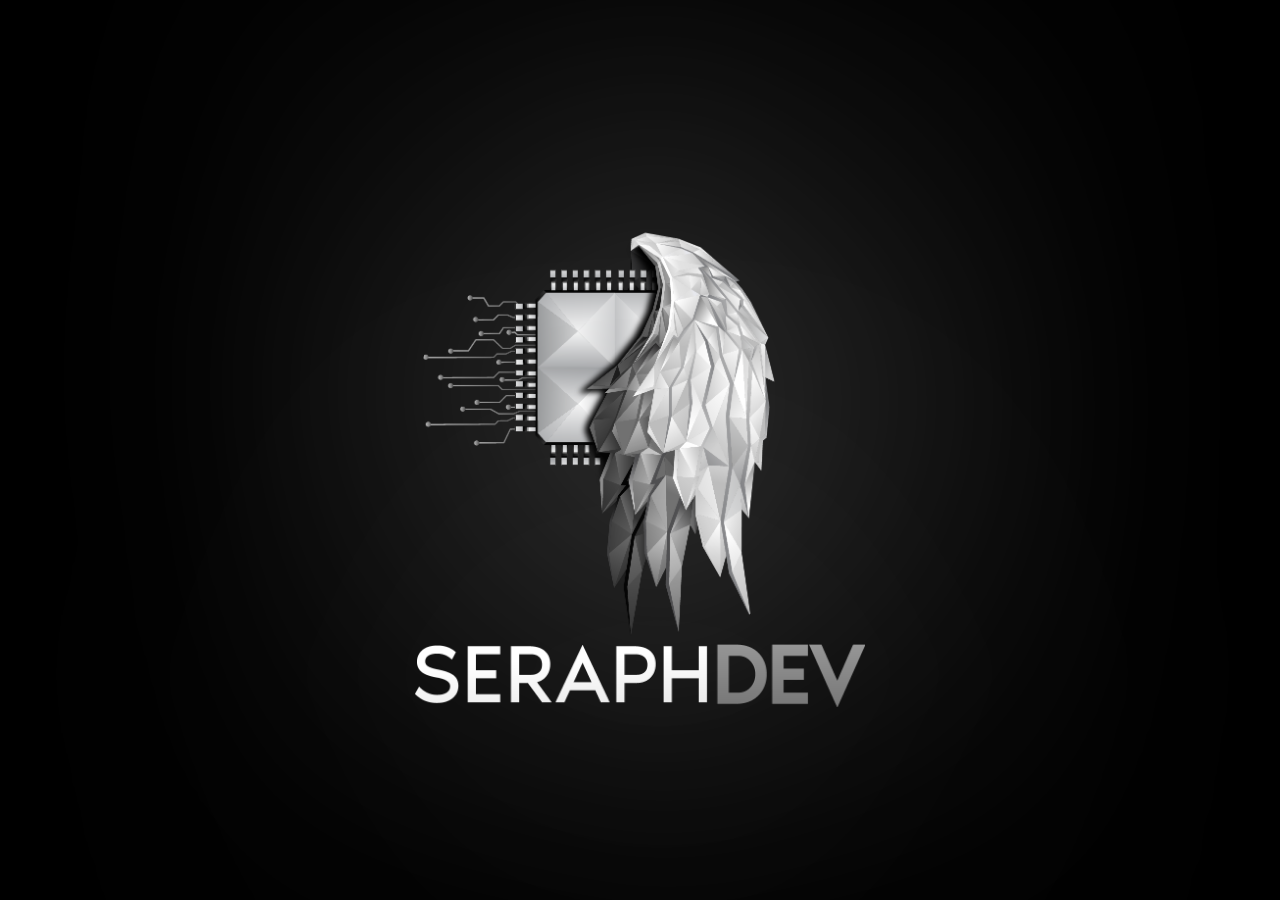
==== index.html @ 22265a75 "init commit" ====
<!DOCTYPE html>
<html lang="en">
<head>
  <meta charset="UTF-8">
  <meta http-equiv="X-UA-Compatible" content="IE=edge">
  <meta name="viewport" content="width=device-width, initial-scale=1.0">
  <link rel="stylesheet" href="style.css">
  <title>SeraphDev</title>
</head>
<body>
  <div id="main">
    <img src="./img/SeraphDevLogo.png" alt="Seraph Dev Logo" class="logo">
    <img src="./img/SeraphDevText.png" alt="Seraph Dev Logo" class="text">
  </div>
</body>
</html>
---- style.css ----
*{
  margin: 0;
  padding: 0;
  box-sizing: border-box;
}
#main{
  min-height: 100vh;
  display: flex;
  flex-direction: column;
  justify-content: center;
  align-items: center;
  background-color: black;
  background-image: url("./img/hixs-evolution.png");
}
.logo{
  border-radius: 50%;
  width: 50vmin;
  height: 50vmin;
  -webkit-filter: drop-shadow(0 0 20vmin silver);
  filter: drop-shadow(0 0 20vmin silver);
}
.text{
  width: 50vmin;
  height: auto;
  -webkit-filter: drop-shadow(0 0 20vmin silver);
  filter: drop-shadow(0 0 20vmin silver);
}
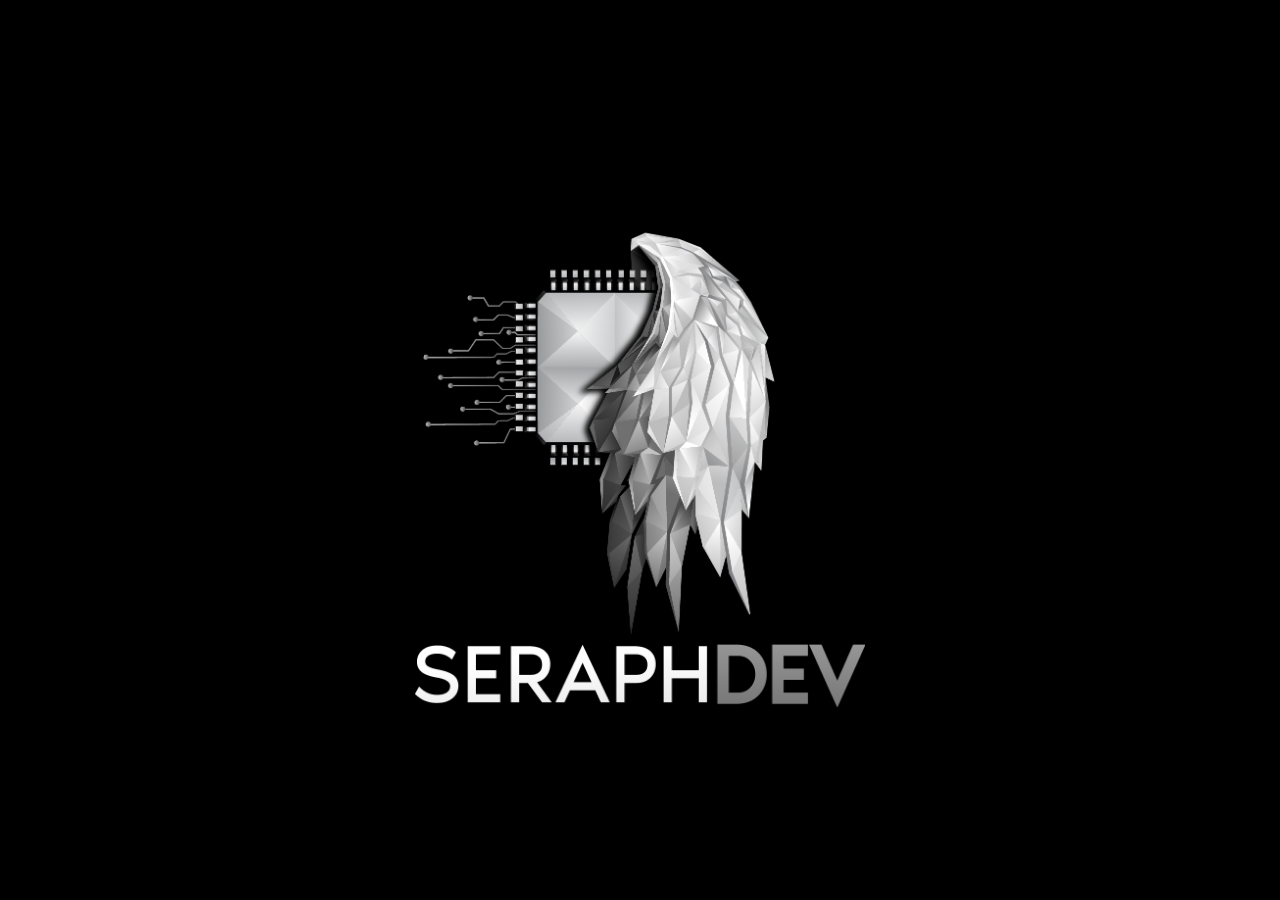
==== commit 16923cf2: "started work on auto linking projects" ====
--- a/index.html
+++ b/index.html
@@ -5,12 +5,15 @@
   <meta http-equiv="X-UA-Compatible" content="IE=edge">
   <meta name="viewport" content="width=device-width, initial-scale=1.0">
   <link rel="stylesheet" href="style.css">
+  <!-- <script src="./functions.js" defer></script> -->
   <title>SeraphDev</title>
 </head>
 <body>
   <div id="main">
-    <img src="./img/SeraphDevLogo.png" alt="Seraph Dev Logo" class="logo">
-    <img src="./img/SeraphDevText.png" alt="Seraph Dev Logo" class="text">
+    <div id="logoBox">
+      <img src="./img/SeraphDevLogo.png" alt="Seraph Dev Logo" class="logo">
+      <img src="./img/SeraphDevText.png" alt="Seraph Dev Logo" class="text">
+    </div>
   </div>
 </body>
 </html>
--- a/style.css
+++ b/style.css
@@ -7,21 +7,92 @@
   min-height: 100vh;
   display: flex;
   flex-direction: column;
-  justify-content: center;
+  justify-content: space-evenly;
   align-items: center;
   background-color: black;
   background-image: url("./img/hixs-evolution.png");
 }
+#logoBox{
+  display: flex;
+  flex-direction: column;
+  justify-content: center;
+  align-items: center;
+}
+img{
+  transition: width 1.5s;
+}
 .logo{
   border-radius: 50%;
   width: 50vmin;
-  height: 50vmin;
-  -webkit-filter: drop-shadow(0 0 20vmin silver);
-  filter: drop-shadow(0 0 20vmin silver);
+  height: auto;
+  animation-duration: 2s;
+  animation-name: pulse;
+  animation-iteration-count: infinite;
+  animation-direction: alternate;
 }
 .text{
   width: 50vmin;
   height: auto;
-  -webkit-filter: drop-shadow(0 0 20vmin silver);
-  filter: drop-shadow(0 0 20vmin silver);
-}+  animation-duration: 2s;
+  animation-name: pulse;
+  animation-iteration-count: infinite;
+  animation-direction: alternate;
+}
+.top{
+  width:25vmin;
+}
+@keyframes pulse{
+  from{
+    -webkit-filter: drop-shadow(0 0 50px silver);
+    filter: drop-shadow(0 0 50px silver);
+  }
+
+  to{
+    -webkit-filter: drop-shadow(0 0 50px white);
+    filter: drop-shadow(0 0 50px white);
+  }
+}
+#projects{
+  width: 100%;
+  display: flex;
+  flex-direction: row;
+  justify-content: space-evenly;
+  height: 40vmin;
+}
+
+.project{
+  height: auto;
+  text-align: center;
+  background-color: silver;
+  border-radius: 10px;
+}
+.project img{
+  width: 40vmin;
+  border-radius: 10px 10px 0 0;
+}
+.projectFooter{
+  border-radius: 0 0 10px 10px;
+  background-color: slategray;
+
+}
+a, a:visited, a:active, a:hover{
+  text-decoration: none;
+  color: black;
+}
+.leftShift{
+  opacity: 0.4;
+  transform: perspective(800px) rotateY(-60deg) scale(0.8);
+}
+.rightShift{
+  opacity: 0.4;
+  transform: perspective(800px) rotateY(60deg) scale(0.8);
+}
+.rightShift:hover,.leftShift:hover{
+  opacity: 0.7;
+}
+.hidden{
+  display: none !important;
+}
+.projLink{
+  transition: all 1s;
+}
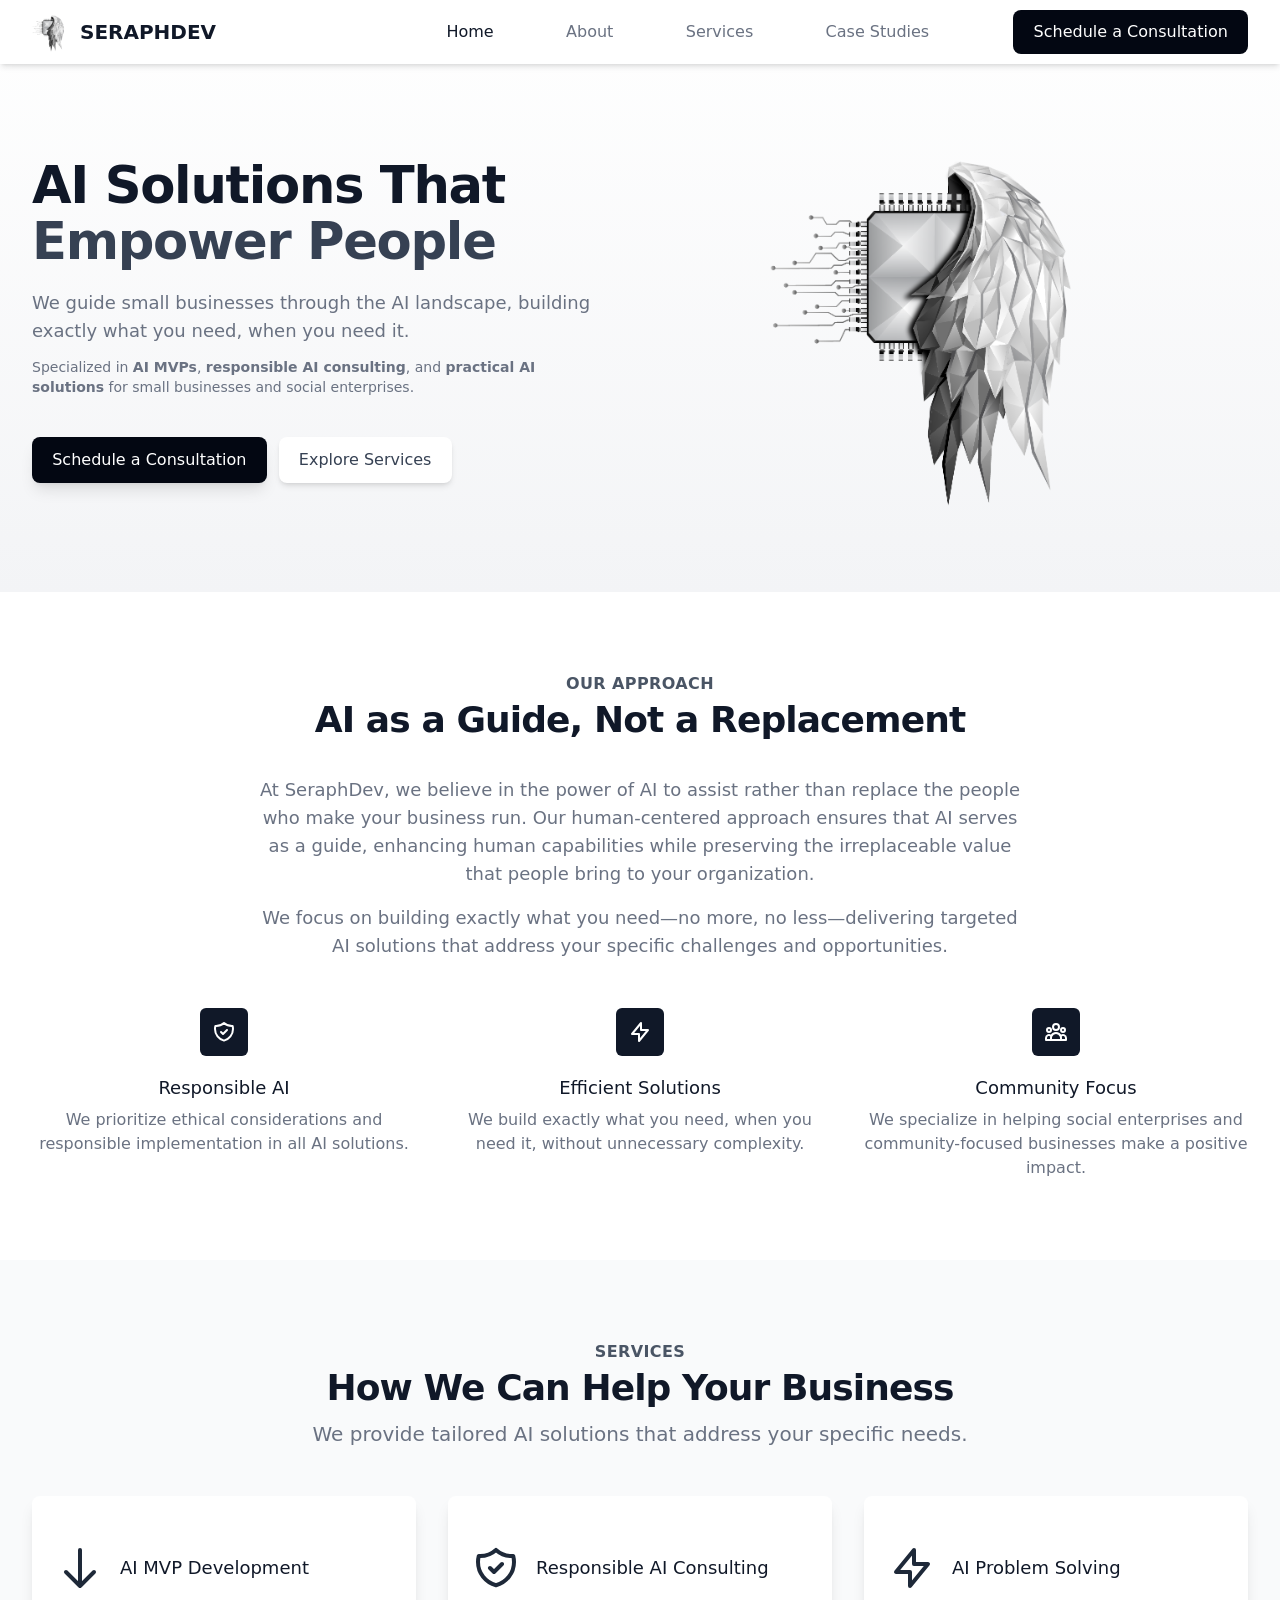
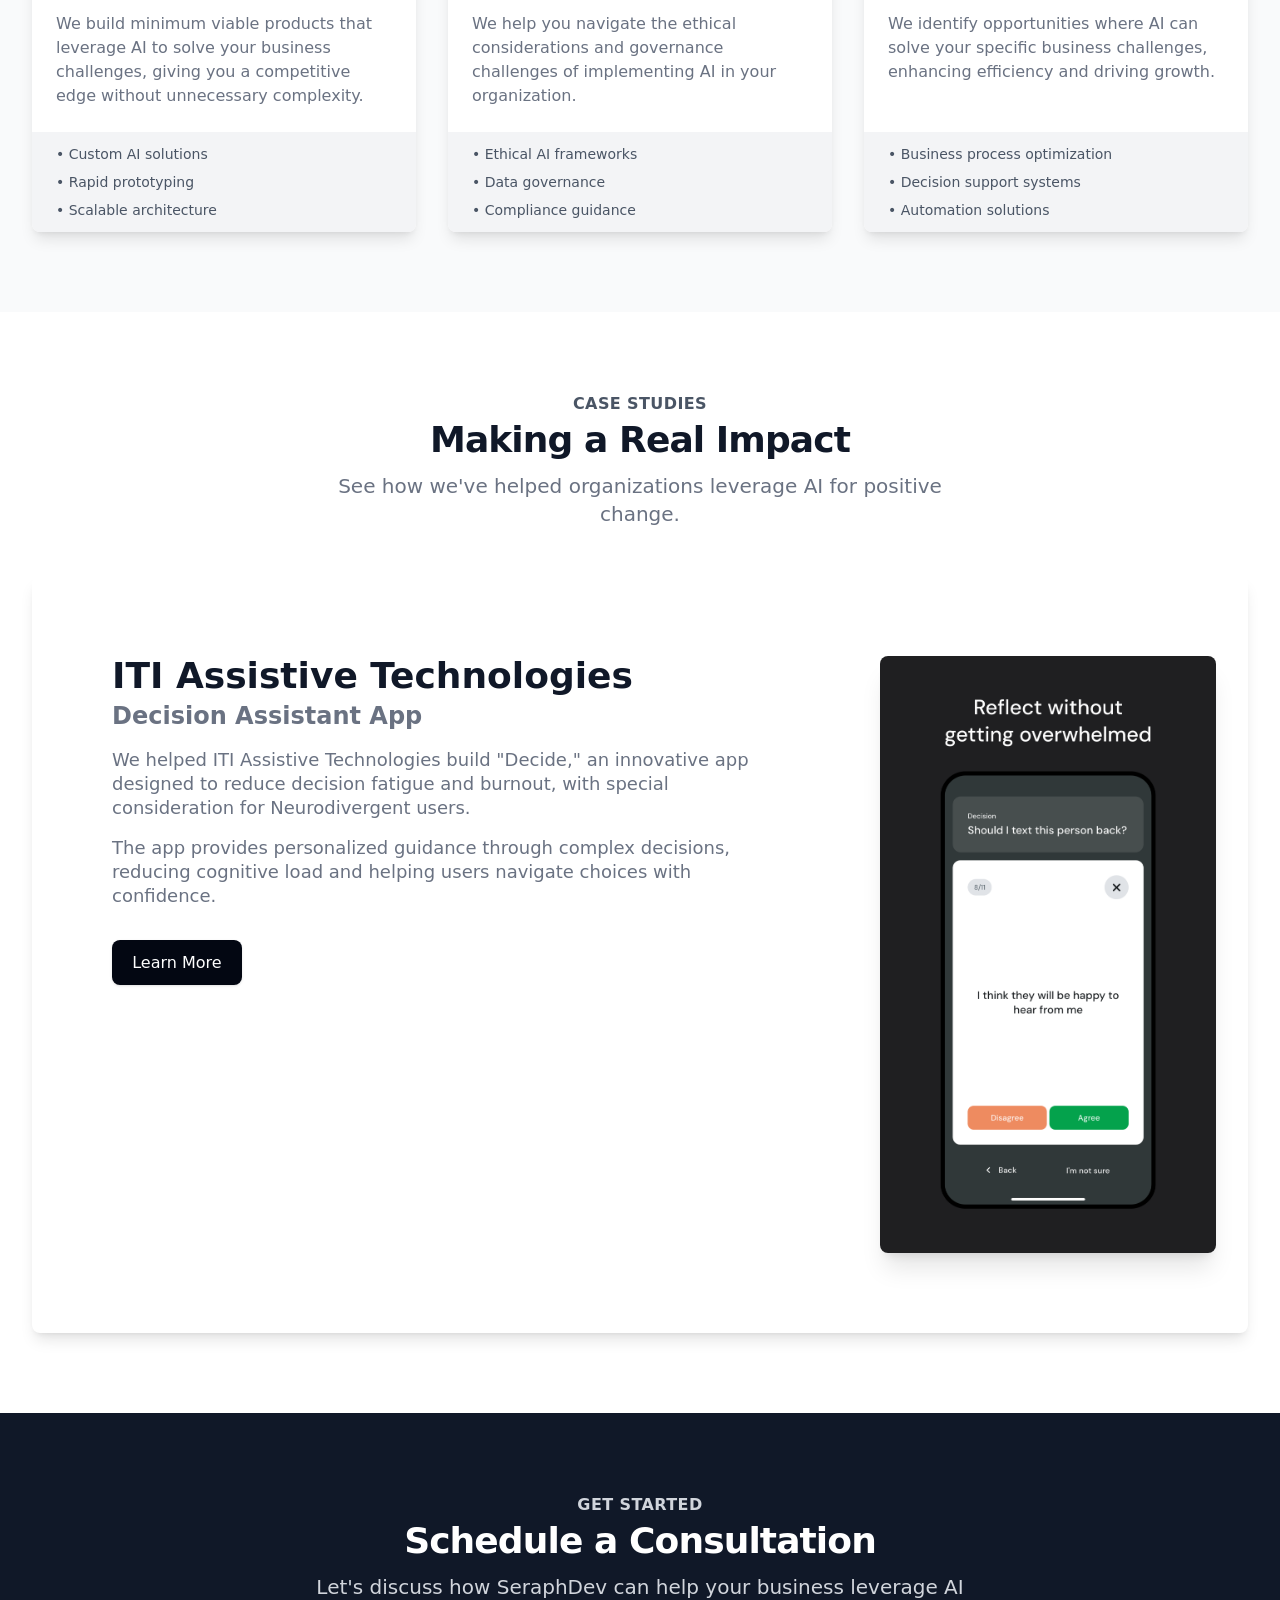
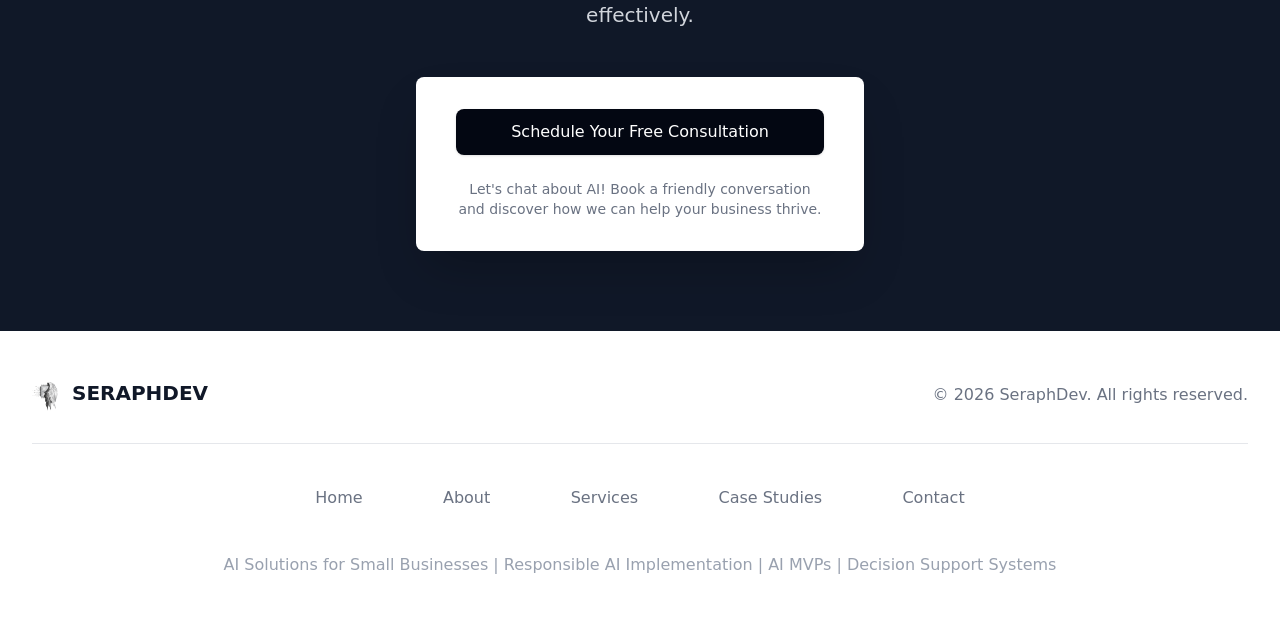
==== commit f821bf36: "update" ====
--- a/index.html
+++ b/index.html
@@ -1,19 +1,14 @@
-<!DOCTYPE html>
+<!doctype html>
 <html lang="en">
-<head>
-  <meta charset="UTF-8">
-  <meta http-equiv="X-UA-Compatible" content="IE=edge">
-  <meta name="viewport" content="width=device-width, initial-scale=1.0">
-  <link rel="stylesheet" href="style.css">
-  <!-- <script src="./functions.js" defer></script> -->
-  <title>SeraphDev</title>
-</head>
-<body>
-  <div id="main">
-    <div id="logoBox">
-      <img src="./img/SeraphDevLogo.png" alt="Seraph Dev Logo" class="logo">
-      <img src="./img/SeraphDevText.png" alt="Seraph Dev Logo" class="text">
-    </div>
-  </div>
-</body>
-</html>+  <head>
+    <meta charset="UTF-8" />
+    <link rel="icon" href="/SeraphDevLogo.png" />
+    <meta name="viewport" content="width=device-width, initial-scale=1.0" />
+    <title>SeraphDev | Human-Centered AI Solutions for Small Businesses | Custom AI Development & Consulting</title>
+    <script type="module" crossorigin src="/assets/index-ke6kdvSq.js"></script>
+    <link rel="stylesheet" crossorigin href="/assets/index-Dqg4LgeJ.css">
+  </head>
+  <body>
+    <div id="root" ></div>
+  </body>
+</html>
--- a/assets/index-Dqg4LgeJ.css
+++ b/assets/index-Dqg4LgeJ.css
@@ -0,0 +1 @@
+:root{font-family:system-ui,Avenir,Helvetica,Arial,sans-serif;line-height:1.5;font-weight:400;color-scheme:light dark;color:#ffffffde;background-color:#242424;font-synthesis:none;text-rendering:optimizeLegibility;-webkit-font-smoothing:antialiased;-moz-osx-font-smoothing:grayscale}a{font-weight:500;color:#646cff;text-decoration:inherit}a:hover{color:#535bf2}body{margin:0;display:flex;place-items:center;min-width:320px;min-height:100vh}h1{font-size:3.2em;line-height:1.1}button{border-radius:8px;border:1px solid transparent;padding:.6em 1.2em;font-size:1em;font-weight:500;font-family:inherit;background-color:#1a1a1a;cursor:pointer;transition:border-color .25s}button:hover{border-color:#646cff}button:focus,button:focus-visible{outline:4px auto -webkit-focus-ring-color}@media (prefers-color-scheme: light){:root{color:#213547;background-color:#fff}a:hover{color:#747bff}button{background-color:#f9f9f9}}/*! tailwindcss v4.1.4 | MIT License | https://tailwindcss.com */@layer properties{@supports (((-webkit-hyphens:none)) and (not (margin-trim:inline))) or ((-moz-orient:inline) and (not (color:rgb(from red r g b)))){*,:before,:after,::backdrop{--tw-space-y-reverse:0;--tw-space-x-reverse:0;--tw-border-style:solid;--tw-gradient-position:initial;--tw-gradient-from:#0000;--tw-gradient-via:#0000;--tw-gradient-to:#0000;--tw-gradient-stops:initial;--tw-gradient-via-stops:initial;--tw-gradient-from-position:0%;--tw-gradient-via-position:50%;--tw-gradient-to-position:100%;--tw-leading:initial;--tw-font-weight:initial;--tw-tracking:initial;--tw-shadow:0 0 #0000;--tw-shadow-color:initial;--tw-shadow-alpha:100%;--tw-inset-shadow:0 0 #0000;--tw-inset-shadow-color:initial;--tw-inset-shadow-alpha:100%;--tw-ring-color:initial;--tw-ring-shadow:0 0 #0000;--tw-inset-ring-color:initial;--tw-inset-ring-shadow:0 0 #0000;--tw-ring-inset:initial;--tw-ring-offset-width:0px;--tw-ring-offset-color:#fff;--tw-ring-offset-shadow:0 0 #0000;--tw-duration:initial}}}@layer theme{:root,:host{--font-sans:ui-sans-serif,system-ui,sans-serif,"Apple Color Emoji","Segoe UI Emoji","Segoe UI Symbol","Noto Color Emoji";--font-mono:ui-monospace,SFMono-Regular,Menlo,Monaco,Consolas,"Liberation Mono","Courier New",monospace;--color-gray-50:oklch(98.5% .002 247.839);--color-gray-100:oklch(96.7% .003 264.542);--color-gray-200:oklch(92.8% .006 264.531);--color-gray-300:oklch(87.2% .01 258.338);--color-gray-400:oklch(70.7% .022 261.325);--color-gray-500:oklch(55.1% .027 264.364);--color-gray-600:oklch(44.6% .03 256.802);--color-gray-700:oklch(37.3% .034 259.733);--color-gray-800:oklch(27.8% .033 256.848);--color-gray-900:oklch(21% .034 264.665);--color-white:#fff;--spacing:.25rem;--container-md:28rem;--container-xl:36rem;--container-2xl:42rem;--container-3xl:48rem;--container-7xl:80rem;--text-sm:.875rem;--text-sm--line-height:calc(1.25/.875);--text-base:1rem;--text-base--line-height: 1.5 ;--text-lg:1.125rem;--text-lg--line-height:calc(1.75/1.125);--text-xl:1.25rem;--text-xl--line-height:calc(1.75/1.25);--text-2xl:1.5rem;--text-2xl--line-height:calc(2/1.5);--text-3xl:1.875rem;--text-3xl--line-height: 1.2 ;--text-4xl:2.25rem;--text-4xl--line-height:calc(2.5/2.25);--text-5xl:3rem;--text-5xl--line-height:1;--text-6xl:3.75rem;--text-6xl--line-height:1;--font-weight-medium:500;--font-weight-semibold:600;--font-weight-bold:700;--font-weight-extrabold:800;--tracking-tight:-.025em;--tracking-wide:.025em;--radius-md:.375rem;--radius-lg:.5rem;--default-transition-duration:.15s;--default-transition-timing-function:cubic-bezier(.4,0,.2,1);--default-font-family:var(--font-sans);--default-mono-font-family:var(--font-mono)}}@layer base{*,:after,:before,::backdrop{box-sizing:border-box;border:0 solid;margin:0;padding:0}::file-selector-button{box-sizing:border-box;border:0 solid;margin:0;padding:0}html,:host{-webkit-text-size-adjust:100%;-moz-tab-size:4;tab-size:4;line-height:1.5;font-family:var(--default-font-family,ui-sans-serif,system-ui,sans-serif,"Apple Color Emoji","Segoe UI Emoji","Segoe UI Symbol","Noto Color Emoji");font-feature-settings:var(--default-font-feature-settings,normal);font-variation-settings:var(--default-font-variation-settings,normal);-webkit-tap-highlight-color:transparent}hr{height:0;color:inherit;border-top-width:1px}abbr:where([title]){-webkit-text-decoration:underline dotted;text-decoration:underline dotted}h1,h2,h3,h4,h5,h6{font-size:inherit;font-weight:inherit}a{color:inherit;-webkit-text-decoration:inherit;text-decoration:inherit}b,strong{font-weight:bolder}code,kbd,samp,pre{font-family:var(--default-mono-font-family,ui-monospace,SFMono-Regular,Menlo,Monaco,Consolas,"Liberation Mono","Courier New",monospace);font-feature-settings:var(--default-mono-font-feature-settings,normal);font-variation-settings:var(--default-mono-font-variation-settings,normal);font-size:1em}small{font-size:80%}sub,sup{vertical-align:baseline;font-size:75%;line-height:0;position:relative}sub{bottom:-.25em}sup{top:-.5em}table{text-indent:0;border-color:inherit;border-collapse:collapse}:-moz-focusring{outline:auto}progress{vertical-align:baseline}summary{display:list-item}ol,ul,menu{list-style:none}img,svg,video,canvas,audio,iframe,embed,object{vertical-align:middle;display:block}img,video{max-width:100%;height:auto}button,input,select,optgroup,textarea{font:inherit;font-feature-settings:inherit;font-variation-settings:inherit;letter-spacing:inherit;color:inherit;opacity:1;background-color:#0000;border-radius:0}::file-selector-button{font:inherit;font-feature-settings:inherit;font-variation-settings:inherit;letter-spacing:inherit;color:inherit;opacity:1;background-color:#0000;border-radius:0}:where(select:is([multiple],[size])) optgroup{font-weight:bolder}:where(select:is([multiple],[size])) optgroup option{padding-inline-start:20px}::file-selector-button{margin-inline-end:4px}::placeholder{opacity:1}@supports (not ((-webkit-appearance:-apple-pay-button))) or (contain-intrinsic-size:1px){::placeholder{color:currentColor}@supports (color:color-mix(in lab,red,red)){::placeholder{color:color-mix(in oklab,currentcolor 50%,transparent)}}}textarea{resize:vertical}::-webkit-search-decoration{-webkit-appearance:none}::-webkit-date-and-time-value{min-height:1lh;text-align:inherit}::-webkit-datetime-edit{display:inline-flex}::-webkit-datetime-edit-fields-wrapper{padding:0}::-webkit-datetime-edit{padding-block:0}::-webkit-datetime-edit-year-field{padding-block:0}::-webkit-datetime-edit-month-field{padding-block:0}::-webkit-datetime-edit-day-field{padding-block:0}::-webkit-datetime-edit-hour-field{padding-block:0}::-webkit-datetime-edit-minute-field{padding-block:0}::-webkit-datetime-edit-second-field{padding-block:0}::-webkit-datetime-edit-millisecond-field{padding-block:0}::-webkit-datetime-edit-meridiem-field{padding-block:0}:-moz-ui-invalid{box-shadow:none}button,input:where([type=button],[type=reset],[type=submit]){-webkit-appearance:button;-moz-appearance:button;appearance:button}::file-selector-button{-webkit-appearance:button;-moz-appearance:button;appearance:button}::-webkit-inner-spin-button{height:auto}::-webkit-outer-spin-button{height:auto}[hidden]:where(:not([hidden=until-found])){display:none!important}}@layer components;@layer utilities{.sr-only{clip:rect(0,0,0,0);white-space:nowrap;border-width:0;width:1px;height:1px;margin:-1px;padding:0;position:absolute;overflow:hidden}.fixed{position:fixed}.relative{position:relative}.right-8{right:calc(var(--spacing)*8)}.bottom-8{bottom:calc(var(--spacing)*8)}.z-50{z-index:50}.-mx-5{margin-inline:calc(var(--spacing)*-5)}.mx-auto{margin-inline:auto}.-my-2{margin-block:calc(var(--spacing)*-2)}.mt-1{margin-top:calc(var(--spacing)*1)}.mt-2{margin-top:calc(var(--spacing)*2)}.mt-3{margin-top:calc(var(--spacing)*3)}.mt-4{margin-top:calc(var(--spacing)*4)}.mt-5{margin-top:calc(var(--spacing)*5)}.mt-6{margin-top:calc(var(--spacing)*6)}.mt-8{margin-top:calc(var(--spacing)*8)}.mt-10{margin-top:calc(var(--spacing)*10)}.mt-12{margin-top:calc(var(--spacing)*12)}.ml-2{margin-left:calc(var(--spacing)*2)}.ml-4{margin-left:calc(var(--spacing)*4)}.ml-8{margin-left:calc(var(--spacing)*8)}.block{display:block}.flex{display:flex}.grid{display:grid}.hidden{display:none}.inline-flex{display:inline-flex}.h-6{height:calc(var(--spacing)*6)}.h-8{height:calc(var(--spacing)*8)}.h-10{height:calc(var(--spacing)*10)}.h-12{height:calc(var(--spacing)*12)}.h-16{height:calc(var(--spacing)*16)}.h-56{height:calc(var(--spacing)*56)}.min-h-screen{min-height:100vh}.w-6{width:calc(var(--spacing)*6)}.w-12{width:calc(var(--spacing)*12)}.w-auto{width:auto}.w-full{width:100%}.max-w-2xl{max-width:var(--container-2xl)}.max-w-7xl{max-width:var(--container-7xl)}.min-w-screen{min-width:100vw}.flex-shrink-0{flex-shrink:0}.grid-cols-1{grid-template-columns:repeat(1,minmax(0,1fr))}.flex-col{flex-direction:column}.flex-wrap{flex-wrap:wrap}.items-center{align-items:center}.justify-between{justify-content:space-between}.justify-center{justify-content:center}.gap-8{gap:calc(var(--spacing)*8)}:where(.space-y-1>:not(:last-child)){--tw-space-y-reverse:0;margin-block-start:calc(calc(var(--spacing)*1)*var(--tw-space-y-reverse));margin-block-end:calc(calc(var(--spacing)*1)*calc(1 - var(--tw-space-y-reverse)))}:where(.space-x-8>:not(:last-child)){--tw-space-x-reverse:0;margin-inline-start:calc(calc(var(--spacing)*8)*var(--tw-space-x-reverse));margin-inline-end:calc(calc(var(--spacing)*8)*calc(1 - var(--tw-space-x-reverse)))}.overflow-hidden{overflow:hidden}.rounded-full{border-radius:3.40282e38px}.rounded-lg{border-radius:var(--radius-lg)}.rounded-md{border-radius:var(--radius-md)}.border{border-style:var(--tw-border-style);border-width:1px}.border-t{border-top-style:var(--tw-border-style);border-top-width:1px}.border-b-2{border-bottom-style:var(--tw-border-style);border-bottom-width:2px}.border-gray-200{border-color:var(--color-gray-200)}.border-gray-900{border-color:var(--color-gray-900)}.border-transparent{border-color:#0000}.bg-gray-50{background-color:var(--color-gray-50)}.bg-gray-100{background-color:var(--color-gray-100)}.bg-gray-800{background-color:var(--color-gray-800)}.bg-gray-900{background-color:var(--color-gray-900)}.bg-white{background-color:var(--color-white)}.bg-gradient-to-b{--tw-gradient-position:to bottom in oklab;background-image:linear-gradient(var(--tw-gradient-stops))}.from-white{--tw-gradient-from:var(--color-white);--tw-gradient-stops:var(--tw-gradient-via-stops,var(--tw-gradient-position),var(--tw-gradient-from)var(--tw-gradient-from-position),var(--tw-gradient-to)var(--tw-gradient-to-position))}.to-gray-100{--tw-gradient-to:var(--color-gray-100);--tw-gradient-stops:var(--tw-gradient-via-stops,var(--tw-gradient-position),var(--tw-gradient-from)var(--tw-gradient-from-position),var(--tw-gradient-to)var(--tw-gradient-to-position))}.p-2{padding:calc(var(--spacing)*2)}.p-3{padding:calc(var(--spacing)*3)}.p-6{padding:calc(var(--spacing)*6)}.px-2{padding-inline:calc(var(--spacing)*2)}.px-3{padding-inline:calc(var(--spacing)*3)}.px-4{padding-inline:calc(var(--spacing)*4)}.px-5{padding-inline:calc(var(--spacing)*5)}.px-6{padding-inline:calc(var(--spacing)*6)}.px-8{padding-inline:calc(var(--spacing)*8)}.py-1{padding-block:calc(var(--spacing)*1)}.py-2{padding-block:calc(var(--spacing)*2)}.py-3{padding-block:calc(var(--spacing)*3)}.py-8{padding-block:calc(var(--spacing)*8)}.py-10{padding-block:calc(var(--spacing)*10)}.py-12{padding-block:calc(var(--spacing)*12)}.pt-2{padding-top:calc(var(--spacing)*2)}.pt-6{padding-top:calc(var(--spacing)*6)}.pt-8{padding-top:calc(var(--spacing)*8)}.pt-10{padding-top:calc(var(--spacing)*10)}.pt-24{padding-top:calc(var(--spacing)*24)}.pb-3{padding-bottom:calc(var(--spacing)*3)}.pb-12{padding-bottom:calc(var(--spacing)*12)}.text-center{text-align:center}.text-left{text-align:left}.font-sans{font-family:var(--font-sans)}.text-2xl{font-size:var(--text-2xl);line-height:var(--tw-leading,var(--text-2xl--line-height))}.text-3xl{font-size:var(--text-3xl);line-height:var(--tw-leading,var(--text-3xl--line-height))}.text-4xl{font-size:var(--text-4xl);line-height:var(--tw-leading,var(--text-4xl--line-height))}.text-base{font-size:var(--text-base);line-height:var(--tw-leading,var(--text-base--line-height))}.text-lg{font-size:var(--text-lg);line-height:var(--tw-leading,var(--text-lg--line-height))}.text-sm{font-size:var(--text-sm);line-height:var(--tw-leading,var(--text-sm--line-height))}.text-xl{font-size:var(--text-xl);line-height:var(--tw-leading,var(--text-xl--line-height))}.leading-6{--tw-leading:calc(var(--spacing)*6);line-height:calc(var(--spacing)*6)}.leading-8{--tw-leading:calc(var(--spacing)*8);line-height:calc(var(--spacing)*8)}.font-bold{--tw-font-weight:var(--font-weight-bold);font-weight:var(--font-weight-bold)}.font-extrabold{--tw-font-weight:var(--font-weight-extrabold);font-weight:var(--font-weight-extrabold)}.font-medium{--tw-font-weight:var(--font-weight-medium);font-weight:var(--font-weight-medium)}.font-semibold{--tw-font-weight:var(--font-weight-semibold);font-weight:var(--font-weight-semibold)}.tracking-tight{--tw-tracking:var(--tracking-tight);letter-spacing:var(--tracking-tight)}.tracking-wide{--tw-tracking:var(--tracking-wide);letter-spacing:var(--tracking-wide)}.text-gray-300{color:var(--color-gray-300)}.text-gray-400{color:var(--color-gray-400)}.text-gray-500{color:var(--color-gray-500)}.text-gray-600{color:var(--color-gray-600)}.text-gray-700{color:var(--color-gray-700)}.text-gray-800{color:var(--color-gray-800)}.text-gray-900{color:var(--color-gray-900)}.text-white{color:var(--color-white)}.uppercase{text-transform:uppercase}.shadow{--tw-shadow:0 1px 3px 0 var(--tw-shadow-color,#0000001a),0 1px 2px -1px var(--tw-shadow-color,#0000001a);box-shadow:var(--tw-inset-shadow),var(--tw-inset-ring-shadow),var(--tw-ring-offset-shadow),var(--tw-ring-shadow),var(--tw-shadow)}.shadow-2xl{--tw-shadow:0 25px 50px -12px var(--tw-shadow-color,#00000040);box-shadow:var(--tw-inset-shadow),var(--tw-inset-ring-shadow),var(--tw-ring-offset-shadow),var(--tw-ring-shadow),var(--tw-shadow)}.shadow-lg{--tw-shadow:0 10px 15px -3px var(--tw-shadow-color,#0000001a),0 4px 6px -4px var(--tw-shadow-color,#0000001a);box-shadow:var(--tw-inset-shadow),var(--tw-inset-ring-shadow),var(--tw-ring-offset-shadow),var(--tw-ring-shadow),var(--tw-shadow)}.shadow-md{--tw-shadow:0 4px 6px -1px var(--tw-shadow-color,#0000001a),0 2px 4px -2px var(--tw-shadow-color,#0000001a);box-shadow:var(--tw-inset-shadow),var(--tw-inset-ring-shadow),var(--tw-ring-offset-shadow),var(--tw-ring-shadow),var(--tw-shadow)}.shadow-sm{--tw-shadow:0 1px 3px 0 var(--tw-shadow-color,#0000001a),0 1px 2px -1px var(--tw-shadow-color,#0000001a);box-shadow:var(--tw-inset-shadow),var(--tw-inset-ring-shadow),var(--tw-ring-offset-shadow),var(--tw-ring-shadow),var(--tw-shadow)}.shadow-xl{--tw-shadow:0 20px 25px -5px var(--tw-shadow-color,#0000001a),0 8px 10px -6px var(--tw-shadow-color,#0000001a);box-shadow:var(--tw-inset-shadow),var(--tw-inset-ring-shadow),var(--tw-ring-offset-shadow),var(--tw-ring-shadow),var(--tw-shadow)}.transition-all{transition-property:all;transition-timing-function:var(--tw-ease,var(--default-transition-timing-function));transition-duration:var(--tw-duration,var(--default-transition-duration))}.transition-colors{transition-property:color,background-color,border-color,outline-color,text-decoration-color,fill,stroke,--tw-gradient-from,--tw-gradient-via,--tw-gradient-to;transition-timing-function:var(--tw-ease,var(--default-transition-timing-function));transition-duration:var(--tw-duration,var(--default-transition-duration))}.duration-300{--tw-duration:.3s;transition-duration:.3s}@media (hover:hover){.hover\:bg-gray-100:hover{background-color:var(--color-gray-100)}.hover\:bg-gray-200:hover{background-color:var(--color-gray-200)}.hover\:bg-gray-700:hover{background-color:var(--color-gray-700)}.hover\:bg-gray-800:hover{background-color:var(--color-gray-800)}.hover\:text-gray-900:hover{color:var(--color-gray-900)}.hover\:shadow-lg:hover{--tw-shadow:0 10px 15px -3px var(--tw-shadow-color,#0000001a),0 4px 6px -4px var(--tw-shadow-color,#0000001a);box-shadow:var(--tw-inset-shadow),var(--tw-inset-ring-shadow),var(--tw-ring-offset-shadow),var(--tw-ring-shadow),var(--tw-shadow)}.hover\:shadow-xl:hover{--tw-shadow:0 20px 25px -5px var(--tw-shadow-color,#0000001a),0 8px 10px -6px var(--tw-shadow-color,#0000001a);box-shadow:var(--tw-inset-shadow),var(--tw-inset-ring-shadow),var(--tw-ring-offset-shadow),var(--tw-ring-shadow),var(--tw-shadow)}}.focus\:ring-2:focus{--tw-ring-shadow:var(--tw-ring-inset,)0 0 0 calc(2px + var(--tw-ring-offset-width))var(--tw-ring-color,currentcolor);box-shadow:var(--tw-inset-shadow),var(--tw-inset-ring-shadow),var(--tw-ring-offset-shadow),var(--tw-ring-shadow),var(--tw-shadow)}.focus\:ring-gray-500:focus{--tw-ring-color:var(--color-gray-500)}.focus\:ring-gray-800:focus{--tw-ring-color:var(--color-gray-800)}.focus\:ring-offset-2:focus{--tw-ring-offset-width:2px;--tw-ring-offset-shadow:var(--tw-ring-inset,)0 0 0 var(--tw-ring-offset-width)var(--tw-ring-offset-color)}.focus\:outline-none:focus{--tw-outline-style:none;outline-style:none}.focus\:ring-inset:focus{--tw-ring-inset:inset}@media (min-width:40rem){.sm\:mx-auto{margin-inline:auto}.sm\:mt-0{margin-top:calc(var(--spacing)*0)}.sm\:mt-3{margin-top:calc(var(--spacing)*3)}.sm\:mt-5{margin-top:calc(var(--spacing)*5)}.sm\:mt-10{margin-top:calc(var(--spacing)*10)}.sm\:ml-3{margin-left:calc(var(--spacing)*3)}.sm\:h-72{height:calc(var(--spacing)*72)}.sm\:max-w-xl{max-width:var(--container-xl)}.sm\:rounded-lg{border-radius:var(--radius-lg)}.sm\:px-6{padding-inline:calc(var(--spacing)*6)}.sm\:px-10{padding-inline:calc(var(--spacing)*10)}.sm\:px-16{padding-inline:calc(var(--spacing)*16)}.sm\:py-16{padding-block:calc(var(--spacing)*16)}.sm\:pt-16{padding-top:calc(var(--spacing)*16)}.sm\:text-4xl{font-size:var(--text-4xl);line-height:var(--tw-leading,var(--text-4xl--line-height))}.sm\:text-5xl{font-size:var(--text-5xl);line-height:var(--tw-leading,var(--text-5xl--line-height))}.sm\:text-lg{font-size:var(--text-lg);line-height:var(--tw-leading,var(--text-lg--line-height))}}@media (min-width:48rem){.md\:mt-0{margin-top:calc(var(--spacing)*0)}.md\:flex{display:flex}.md\:hidden{display:none}.md\:h-80{height:calc(var(--spacing)*80)}.md\:w-full{width:100%}.md\:max-w-md{max-width:var(--container-md)}.md\:grid-cols-2{grid-template-columns:repeat(2,minmax(0,1fr))}.md\:grid-cols-3{grid-template-columns:repeat(3,minmax(0,1fr))}.md\:items-center{align-items:center}.md\:justify-between{justify-content:space-between}.md\:justify-start{justify-content:flex-start}.md\:px-10{padding-inline:calc(var(--spacing)*10)}.md\:py-4{padding-block:calc(var(--spacing)*4)}.md\:text-6xl{font-size:var(--text-6xl);line-height:var(--tw-leading,var(--text-6xl--line-height))}.md\:text-lg{font-size:var(--text-lg);line-height:var(--tw-leading,var(--text-lg--line-height))}}@media (min-width:64rem){.lg\:mx-0{margin-inline:calc(var(--spacing)*0)}.lg\:mx-auto{margin-inline:auto}.lg\:mt-0{margin-top:calc(var(--spacing)*0)}.lg\:mt-12{margin-top:calc(var(--spacing)*12)}.lg\:flex{display:flex}.lg\:grid{display:grid}.lg\:h-96{height:calc(var(--spacing)*96)}.lg\:w-1\/2{width:50%}.lg\:max-w-3xl{max-width:var(--container-3xl)}.lg\:grid-cols-3{grid-template-columns:repeat(3,minmax(0,1fr))}.lg\:grid-cols-\[2fr_1fr\]{grid-template-columns:2fr 1fr}.lg\:items-center{align-items:center}.lg\:gap-4{gap:calc(var(--spacing)*4)}.lg\:gap-8{gap:calc(var(--spacing)*8)}.lg\:gap-12{gap:calc(var(--spacing)*12)}.lg\:self-center{align-self:center}.lg\:px-8{padding-inline:calc(var(--spacing)*8)}.lg\:py-16{padding-block:calc(var(--spacing)*16)}.lg\:py-20{padding-block:calc(var(--spacing)*20)}.lg\:pt-32{padding-top:calc(var(--spacing)*32)}.lg\:pr-0{padding-right:calc(var(--spacing)*0)}.lg\:pb-20{padding-bottom:calc(var(--spacing)*20)}.lg\:text-center{text-align:center}.lg\:text-left{text-align:left}}@media (min-width:80rem){.xl\:px-20{padding-inline:calc(var(--spacing)*20)}.xl\:py-20{padding-block:calc(var(--spacing)*20)}}}button{background-color:#fff}button.dark{background-color:#030712}@property --tw-space-y-reverse{syntax:"*";inherits:false;initial-value:0}@property --tw-space-x-reverse{syntax:"*";inherits:false;initial-value:0}@property --tw-border-style{syntax:"*";inherits:false;initial-value:solid}@property --tw-gradient-position{syntax:"*";inherits:false}@property --tw-gradient-from{syntax:"<color>";inherits:false;initial-value:#0000}@property --tw-gradient-via{syntax:"<color>";inherits:false;initial-value:#0000}@property --tw-gradient-to{syntax:"<color>";inherits:false;initial-value:#0000}@property --tw-gradient-stops{syntax:"*";inherits:false}@property --tw-gradient-via-stops{syntax:"*";inherits:false}@property --tw-gradient-from-position{syntax:"<length-percentage>";inherits:false;initial-value:0%}@property --tw-gradient-via-position{syntax:"<length-percentage>";inherits:false;initial-value:50%}@property --tw-gradient-to-position{syntax:"<length-percentage>";inherits:false;initial-value:100%}@property --tw-leading{syntax:"*";inherits:false}@property --tw-font-weight{syntax:"*";inherits:false}@property --tw-tracking{syntax:"*";inherits:false}@property --tw-shadow{syntax:"*";inherits:false;initial-value:0 0 #0000}@property --tw-shadow-color{syntax:"*";inherits:false}@property --tw-shadow-alpha{syntax:"<percentage>";inherits:false;initial-value:100%}@property --tw-inset-shadow{syntax:"*";inherits:false;initial-value:0 0 #0000}@property --tw-inset-shadow-color{syntax:"*";inherits:false}@property --tw-inset-shadow-alpha{syntax:"<percentage>";inherits:false;initial-value:100%}@property --tw-ring-color{syntax:"*";inherits:false}@property --tw-ring-shadow{syntax:"*";inherits:false;initial-value:0 0 #0000}@property --tw-inset-ring-color{syntax:"*";inherits:false}@property --tw-inset-ring-shadow{syntax:"*";inherits:false;initial-value:0 0 #0000}@property --tw-ring-inset{syntax:"*";inherits:false}@property --tw-ring-offset-width{syntax:"<length>";inherits:false;initial-value:0}@property --tw-ring-offset-color{syntax:"*";inherits:false;initial-value:#fff}@property --tw-ring-offset-shadow{syntax:"*";inherits:false;initial-value:0 0 #0000}@property --tw-duration{syntax:"*";inherits:false}
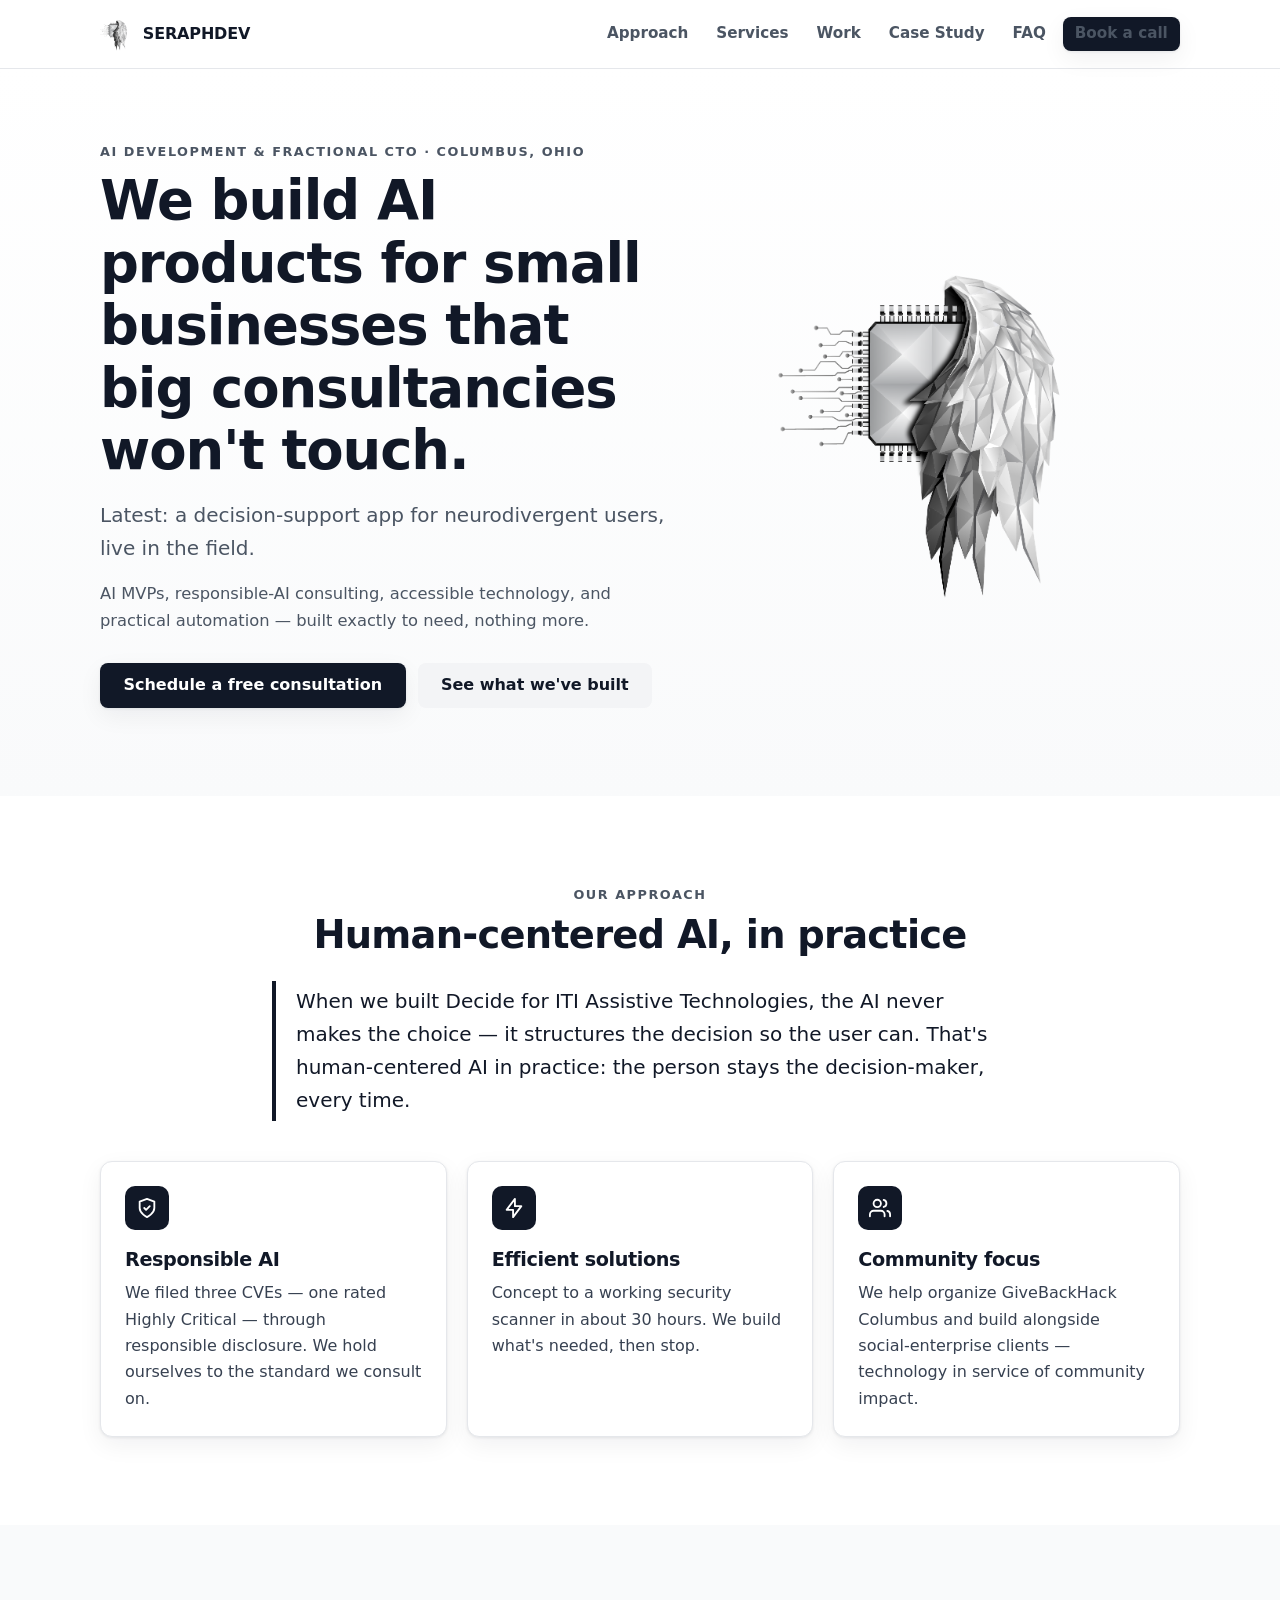
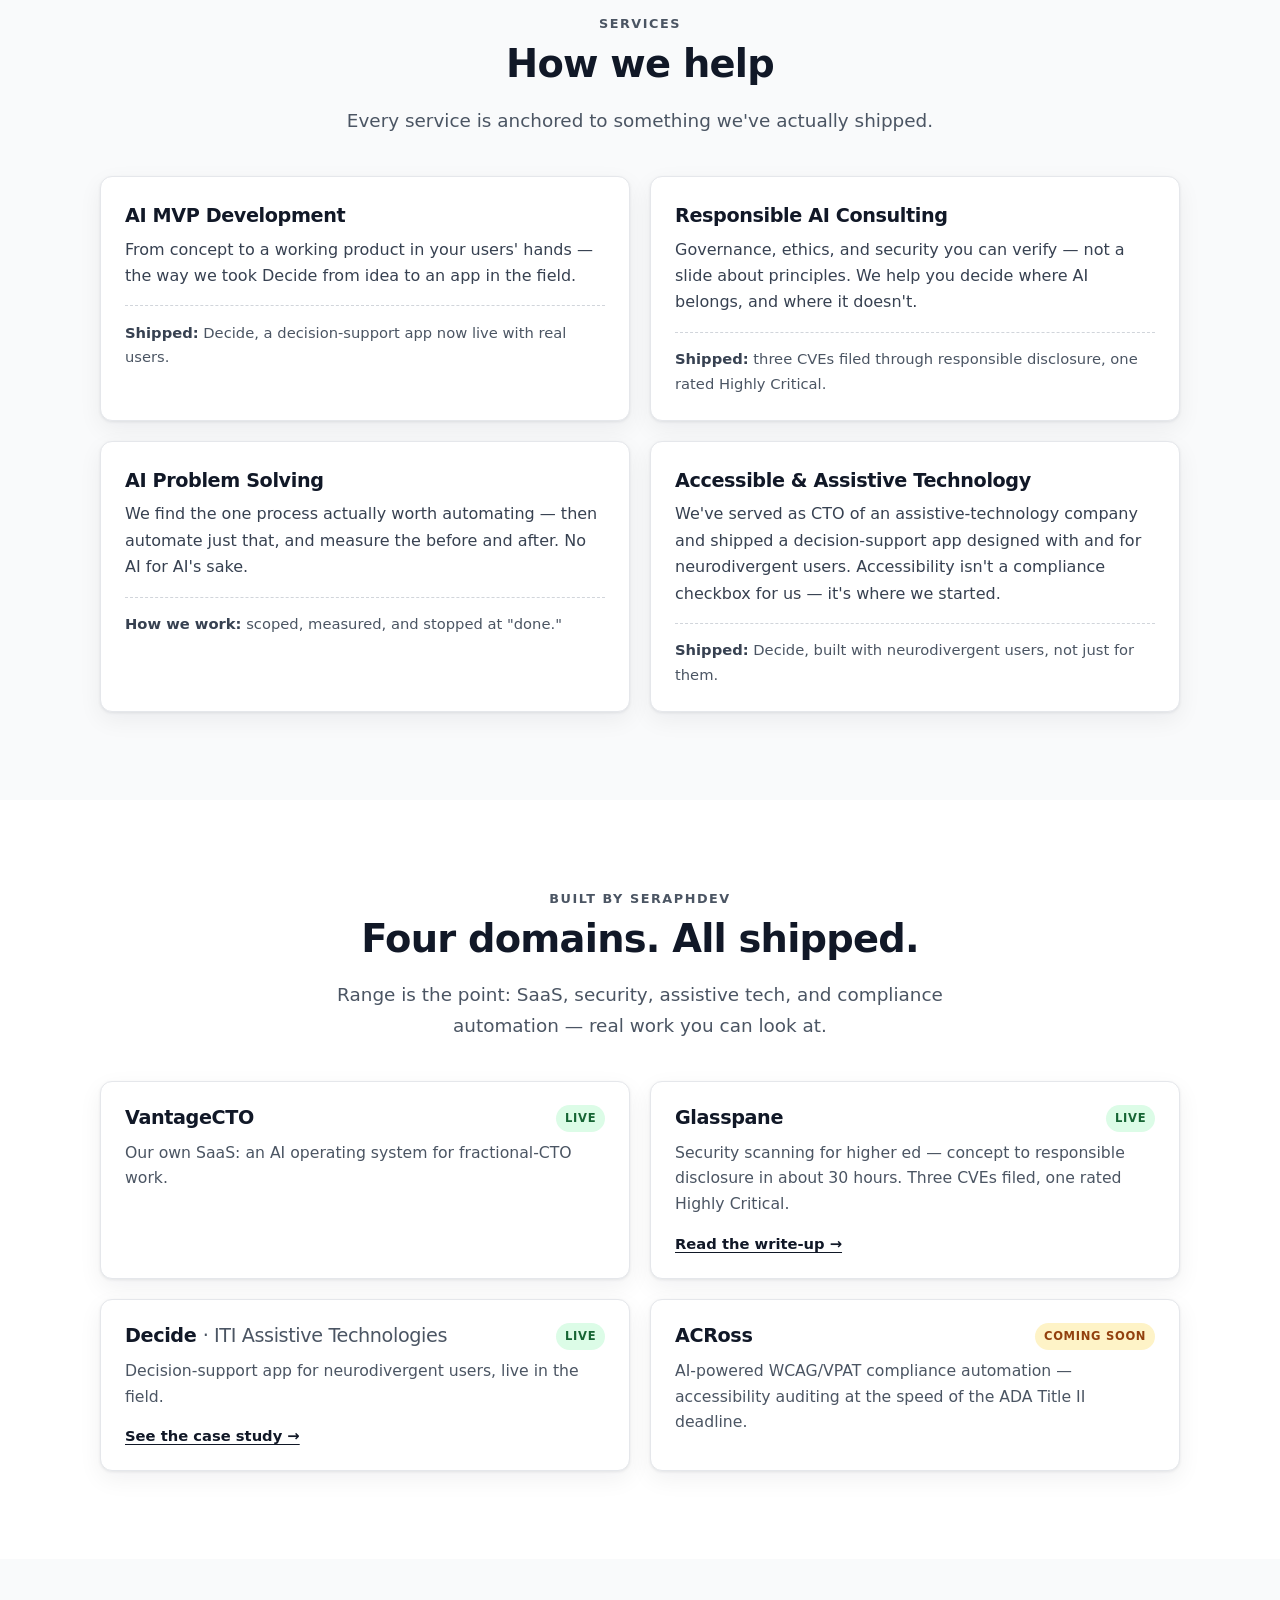
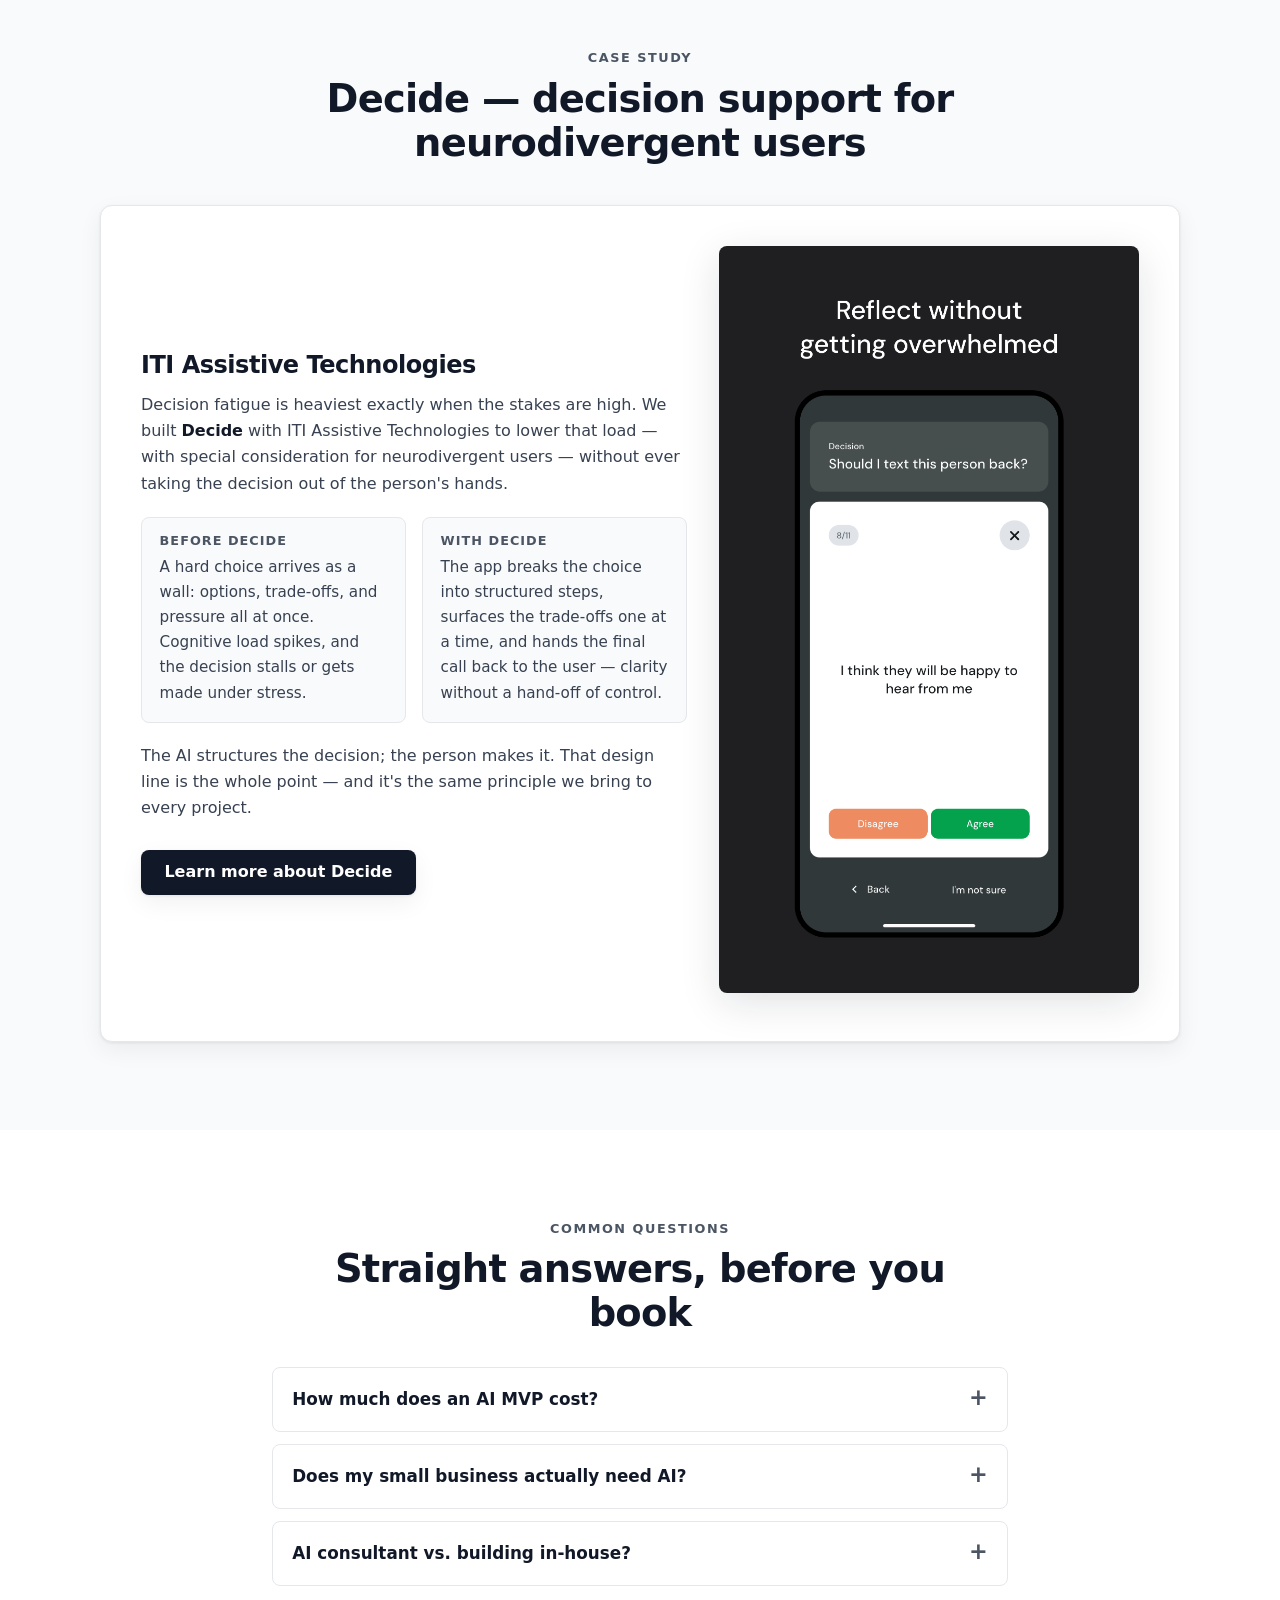
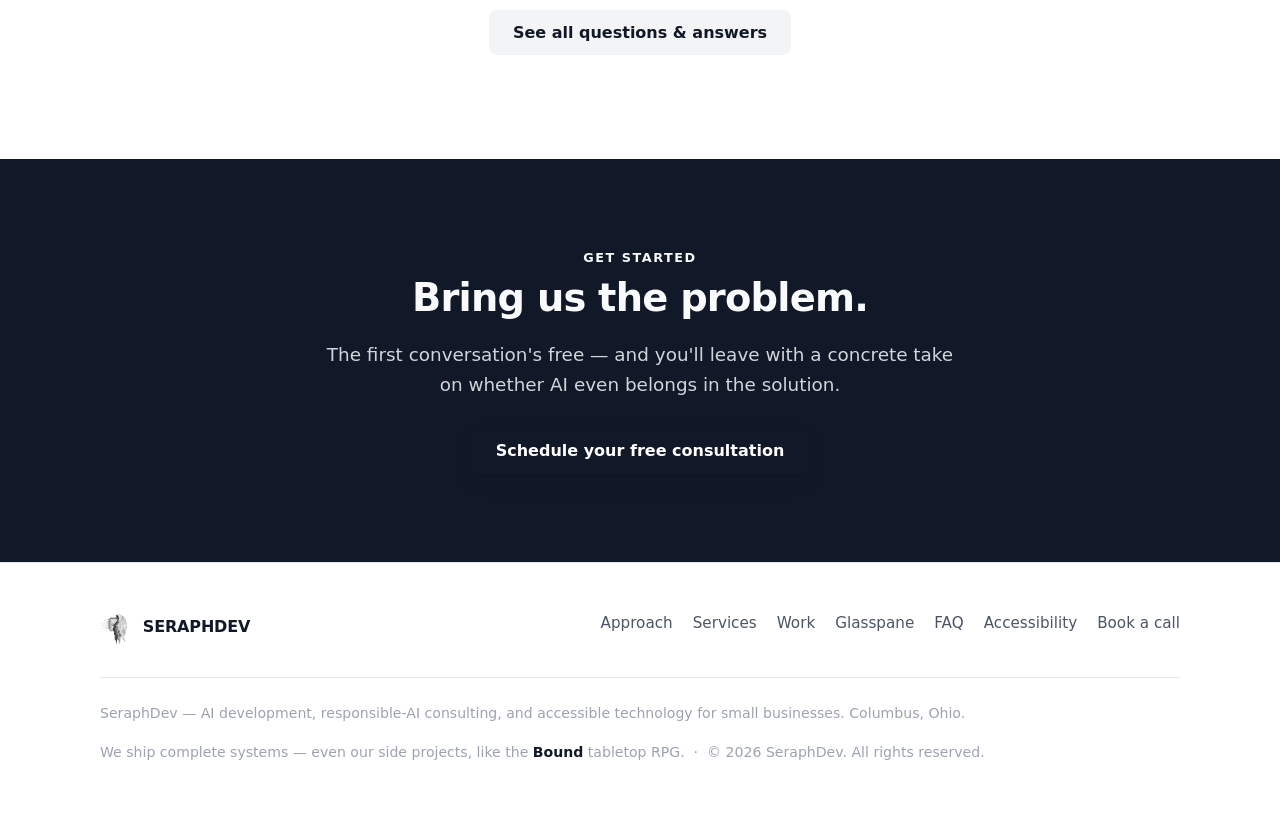
==== commit bcc40fea: "Rebuild seraphdev.com as a static, crawlable site The site was a client-side-rendered React SPA, so " ====
--- a/index.html
+++ b/index.html
@@ -1,14 +1,349 @@
 <!doctype html>
 <html lang="en">
-  <head>
-    <meta charset="UTF-8" />
-    <link rel="icon" href="/SeraphDevLogo.png" />
-    <meta name="viewport" content="width=device-width, initial-scale=1.0" />
-    <title>SeraphDev | Human-Centered AI Solutions for Small Businesses | Custom AI Development & Consulting</title>
-    <script type="module" crossorigin src="/assets/index-ke6kdvSq.js"></script>
-    <link rel="stylesheet" crossorigin href="/assets/index-Dqg4LgeJ.css">
-  </head>
-  <body>
-    <div id="root" ></div>
-  </body>
+<head>
+  <meta charset="UTF-8" />
+  <meta name="viewport" content="width=device-width, initial-scale=1.0" />
+  <title>SeraphDev — AI Development &amp; Fractional CTO in Columbus, Ohio</title>
+  <meta name="description" content="SeraphDev builds AI products for small businesses in Columbus, Ohio — AI MVPs, responsible-AI consulting, accessible technology, and practical automation. Shipped work, not slideware." />
+  <link rel="canonical" href="https://www.seraphdev.com/" />
+  <link rel="icon" href="/SeraphDevLogo.png" />
+  <link rel="stylesheet" href="/styles.css" />
+
+  <!-- Open Graph -->
+  <meta property="og:type" content="website" />
+  <meta property="og:site_name" content="SeraphDev" />
+  <meta property="og:title" content="SeraphDev — AI Development &amp; Fractional CTO in Columbus, Ohio" />
+  <meta property="og:description" content="AI products for small businesses that big consultancies won't touch. AI MVPs, responsible-AI consulting, and accessible technology — built exactly to need." />
+  <meta property="og:url" content="https://www.seraphdev.com/" />
+  <meta property="og:image" content="https://www.seraphdev.com/SeraphDevLogo.png" />
+  <!-- Twitter -->
+  <meta name="twitter:card" content="summary" />
+  <meta name="twitter:title" content="SeraphDev — AI Development &amp; Fractional CTO in Columbus, Ohio" />
+  <meta name="twitter:description" content="AI products for small businesses that big consultancies won't touch. Shipped work, not slideware." />
+  <meta name="twitter:image" content="https://www.seraphdev.com/SeraphDevLogo.png" />
+
+  <script type="application/ld+json">
+  {
+    "@context": "https://schema.org",
+    "@type": "ProfessionalService",
+    "@id": "https://www.seraphdev.com/#organization",
+    "name": "SeraphDev",
+    "url": "https://www.seraphdev.com/",
+    "logo": "https://www.seraphdev.com/SeraphDevLogo.png",
+    "image": "https://www.seraphdev.com/SeraphDevLogo.png",
+    "description": "AI development and consulting for small businesses: AI MVP development, responsible-AI consulting, accessible and assistive technology, and practical AI problem-solving.",
+    "areaServed": [
+      { "@type": "City", "name": "Columbus", "containedInPlace": { "@type": "State", "name": "Ohio" } },
+      { "@type": "Country", "name": "United States" }
+    ],
+    "address": {
+      "@type": "PostalAddress",
+      "addressLocality": "Columbus",
+      "addressRegion": "OH",
+      "addressCountry": "US"
+    },
+    "knowsAbout": [
+      "Artificial Intelligence", "AI MVP development", "Responsible AI",
+      "Fractional CTO", "Accessible technology", "Assistive technology",
+      "WCAG compliance", "Application security"
+    ],
+    "hasOfferCatalog": {
+      "@type": "OfferCatalog",
+      "name": "SeraphDev Services",
+      "itemListElement": [
+        { "@type": "Offer", "itemOffered": { "@type": "Service", "name": "AI MVP Development", "description": "From concept to a working AI product in the field." } },
+        { "@type": "Offer", "itemOffered": { "@type": "Service", "name": "Responsible AI Consulting", "description": "Governance, ethics, and security you can verify." } },
+        { "@type": "Offer", "itemOffered": { "@type": "Service", "name": "AI Problem Solving", "description": "Finding the process worth automating — then automating just that." } },
+        { "@type": "Offer", "itemOffered": { "@type": "Service", "name": "Accessible & Assistive Technology", "description": "Software designed with and for people with disabilities." } }
+      ]
+    }
+  }
+  </script>
+</head>
+<body>
+  <a class="skip-link" href="#main">Skip to content</a>
+
+  <header class="site-header">
+    <div class="wrap nav">
+      <a class="brand" href="/">
+        <img src="/SeraphDevLogo.png" alt="" width="34" height="34" />
+        <span>SERAPHDEV</span>
+      </a>
+      <button class="nav-toggle" aria-expanded="false" aria-controls="nav-links" aria-label="Open menu">☰</button>
+      <nav class="nav-links" id="nav-links" aria-label="Primary">
+        <a href="#approach">Approach</a>
+        <a href="#services">Services</a>
+        <a href="#work">Work</a>
+        <a href="#case-study">Case Study</a>
+        <a href="/faq/">FAQ</a>
+        <a class="btn btn-primary" href="https://calendly.com/wesley-seraphdev/30min" target="_blank" rel="noopener">Book a call</a>
+      </nav>
+    </div>
+  </header>
+
+  <main id="main">
+
+    <!-- HERO -->
+    <section class="hero" id="home">
+      <div class="wrap hero-grid">
+        <div>
+          <p class="eyebrow">AI development &amp; fractional CTO · Columbus, Ohio</p>
+          <h1>We build AI products for small businesses that big consultancies won't touch.</h1>
+          <p class="lead">Latest: a decision-support app for neurodivergent users, live in the field.</p>
+          <p class="hero-sub">AI MVPs, responsible-AI consulting, accessible technology, and practical automation — built exactly to need, nothing more.</p>
+          <div class="btn-row">
+            <a class="btn btn-primary" href="https://calendly.com/wesley-seraphdev/30min" target="_blank" rel="noopener">Schedule a free consultation</a>
+            <a class="btn btn-ghost" href="#work">See what we've built</a>
+          </div>
+        </div>
+        <div class="hero-art">
+          <img src="/SeraphDevLogo.png" alt="SeraphDev logo" width="360" height="360" loading="eager" />
+        </div>
+      </div>
+    </section>
+
+    <!-- APPROACH -->
+    <section id="approach">
+      <div class="wrap">
+        <div class="center measure">
+          <p class="eyebrow">Our Approach</p>
+          <h2>Human-centered AI, in practice</h2>
+        </div>
+        <blockquote class="pullquote">
+          When we built Decide for ITI Assistive Technologies, the AI never makes the choice — it structures the decision so the user can. That's human-centered AI in practice: the person stays the decision-maker, every time.
+        </blockquote>
+
+        <div class="grid grid-3" style="margin-top:2.5rem">
+          <div class="card">
+            <span class="icon" aria-hidden="true">
+              <svg viewBox="0 0 24 24" fill="none" stroke="currentColor" stroke-width="2" stroke-linecap="round" stroke-linejoin="round"><path d="M12 22s8-4 8-10V5l-8-3-8 3v7c0 6 8 10 8 10z"/><path d="M9 12l2 2 4-4"/></svg>
+            </span>
+            <h3>Responsible AI</h3>
+            <p>We filed three CVEs — one rated Highly Critical — through responsible disclosure. We hold ourselves to the standard we consult on.</p>
+          </div>
+          <div class="card">
+            <span class="icon" aria-hidden="true">
+              <svg viewBox="0 0 24 24" fill="none" stroke="currentColor" stroke-width="2" stroke-linecap="round" stroke-linejoin="round"><path d="M13 2L4 14h7v8l9-12h-7z"/></svg>
+            </span>
+            <h3>Efficient solutions</h3>
+            <p>Concept to a working security scanner in about 30 hours. We build what's needed, then stop.</p>
+          </div>
+          <div class="card">
+            <span class="icon" aria-hidden="true">
+              <svg viewBox="0 0 24 24" fill="none" stroke="currentColor" stroke-width="2" stroke-linecap="round" stroke-linejoin="round"><path d="M17 21v-2a4 4 0 0 0-4-4H5a4 4 0 0 0-4 4v2"/><circle cx="9" cy="7" r="4"/><path d="M23 21v-2a4 4 0 0 0-3-3.87"/><path d="M16 3.13a4 4 0 0 1 0 7.75"/></svg>
+            </span>
+            <h3>Community focus</h3>
+            <p>We help organize GiveBackHack Columbus and build alongside social-enterprise clients — technology in service of community impact.</p>
+          </div>
+        </div>
+      </div>
+    </section>
+
+    <!-- SERVICES -->
+    <section id="services" class="section-alt">
+      <div class="wrap">
+        <div class="center measure">
+          <p class="eyebrow">Services</p>
+          <h2>How we help</h2>
+          <p class="lead">Every service is anchored to something we've actually shipped.</p>
+        </div>
+
+        <div class="grid grid-2" style="margin-top:2.5rem">
+          <div class="card">
+            <h3>AI MVP Development</h3>
+            <p>From concept to a working product in your users' hands — the way we took Decide from idea to an app in the field.</p>
+            <p class="proof"><strong>Shipped:</strong> Decide, a decision-support app now live with real users.</p>
+          </div>
+
+          <div class="card">
+            <h3>Responsible AI Consulting</h3>
+            <p>Governance, ethics, and security you can verify — not a slide about principles. We help you decide where AI belongs, and where it doesn't.</p>
+            <p class="proof"><strong>Shipped:</strong> three CVEs filed through responsible disclosure, one rated Highly Critical.</p>
+          </div>
+
+          <div class="card">
+            <h3>AI Problem Solving</h3>
+            <p>We find the one process actually worth automating — then automate just that, and measure the before and after. No AI for AI's sake.</p>
+            <p class="proof"><strong>How we work:</strong> scoped, measured, and stopped at "done."</p>
+          </div>
+
+          <div class="card">
+            <h3>Accessible &amp; Assistive Technology</h3>
+            <p>We've served as CTO of an assistive-technology company and shipped a decision-support app designed with and for neurodivergent users. Accessibility isn't a compliance checkbox for us — it's where we started.</p>
+            <p class="proof"><strong>Shipped:</strong> Decide, built with neurodivergent users, not just for them.</p>
+          </div>
+        </div>
+      </div>
+    </section>
+
+    <!-- PORTFOLIO STRIP -->
+    <section id="work">
+      <div class="wrap">
+        <div class="center measure">
+          <p class="eyebrow">Built by SeraphDev</p>
+          <h2>Four domains. All shipped.</h2>
+          <p class="lead">Range is the point: SaaS, security, assistive tech, and compliance automation — real work you can look at.</p>
+        </div>
+
+        <div class="portfolio-grid" style="margin-top:2.5rem">
+          <article class="project">
+            <div class="project-head">
+              <h3>VantageCTO</h3>
+              <span class="badge badge-live">Live</span>
+            </div>
+            <p>Our own SaaS: an AI operating system for fractional-CTO work.</p>
+          </article>
+
+          <article class="project">
+            <div class="project-head">
+              <h3>Glasspane</h3>
+              <span class="badge badge-live">Live</span>
+            </div>
+            <p>Security scanning for higher ed — concept to responsible disclosure in about 30 hours. Three CVEs filed, one rated Highly Critical.</p>
+            <a class="project-link" href="/case-studies/glasspane/">Read the write-up →</a>
+          </article>
+
+          <article class="project">
+            <div class="project-head">
+              <h3>Decide <span style="font-weight:500;color:var(--muted)">· ITI Assistive Technologies</span></h3>
+              <span class="badge badge-live">Live</span>
+            </div>
+            <p>Decision-support app for neurodivergent users, live in the field.</p>
+            <a class="project-link" href="#case-study">See the case study →</a>
+          </article>
+
+          <article class="project">
+            <div class="project-head">
+              <h3>ACRoss</h3>
+              <span class="badge badge-soon">Coming Soon</span>
+            </div>
+            <p>AI-powered WCAG/VPAT compliance automation — accessibility auditing at the speed of the ADA Title II deadline.</p>
+          </article>
+        </div>
+      </div>
+    </section>
+
+    <!-- CASE STUDY -->
+    <section id="case-study" class="section-alt">
+      <div class="wrap">
+        <div class="center measure">
+          <p class="eyebrow">Case Study</p>
+          <h2>Decide — decision support for neurodivergent users</h2>
+        </div>
+
+        <div class="casestudy" style="margin-top:2.5rem">
+          <div>
+            <h3 style="font-size:1.5rem">ITI Assistive Technologies</h3>
+            <p>Decision fatigue is heaviest exactly when the stakes are high. We built <strong>Decide</strong> with ITI Assistive Technologies to lower that load — with special consideration for neurodivergent users — without ever taking the decision out of the person's hands.</p>
+
+            <div class="walkthrough">
+              <div class="walk-col">
+                <h4>Before Decide</h4>
+                <p>A hard choice arrives as a wall: options, trade-offs, and pressure all at once. Cognitive load spikes, and the decision stalls or gets made under stress.</p>
+              </div>
+              <div class="walk-col">
+                <h4>With Decide</h4>
+                <p>The app breaks the choice into structured steps, surfaces the trade-offs one at a time, and hands the final call back to the user — clarity without a hand-off of control.</p>
+              </div>
+            </div>
+
+            <p>The AI structures the decision; the person makes it. That design line is the whole point — and it's the same principle we bring to every project.</p>
+            <div class="btn-row">
+              <a class="btn btn-primary" href="https://itiassistivetechnologies.com/decide" target="_blank" rel="noopener">Learn more about Decide</a>
+            </div>
+          </div>
+          <div>
+            <img src="/assets/DecideScreenshot-aFddfsDM.png" alt="Screenshot of the Decide app guiding a user through a structured decision" width="600" height="800" loading="lazy" />
+          </div>
+        </div>
+      </div>
+    </section>
+
+    <!-- FAQ TEASER -->
+    <section id="faq-teaser">
+      <div class="wrap">
+        <div class="center measure">
+          <p class="eyebrow">Common questions</p>
+          <h2>Straight answers, before you book</h2>
+        </div>
+        <div class="faq" style="margin-top:2rem">
+          <details>
+            <summary>How much does an AI MVP cost?</summary>
+            <p>Most small-business AI MVPs land in the low five figures, because we scope to the one problem worth solving and stop there. A short discovery call gets you a concrete range for your specific idea — no obligation. <a href="/faq/#mvp-cost">More detail on the FAQ →</a></p>
+          </details>
+          <details>
+            <summary>Does my small business actually need AI?</summary>
+            <p>Often the honest answer is "not yet" — and we'll tell you so. AI earns its place when there's a repetitive, judgment-light task or a decision that better structure would improve. If that's not your bottleneck, we'll say that plainly. <a href="/faq/#need-ai">More on the FAQ →</a></p>
+          </details>
+          <details>
+            <summary>AI consultant vs. building in-house?</summary>
+            <p>Hiring in-house makes sense once AI is core and continuous. For a first product or a bounded problem, a fractional team ships faster and cheaper without a permanent headcount commitment. <a href="/faq/#consultant-vs-inhouse">More on the FAQ →</a></p>
+          </details>
+        </div>
+        <p class="center" style="margin-top:1.5rem"><a class="btn btn-ghost" href="/faq/">See all questions &amp; answers</a></p>
+      </div>
+    </section>
+
+    <!-- CTA -->
+    <section id="contact" class="section-dark">
+      <div class="wrap cta-card">
+        <p class="eyebrow">Get started</p>
+        <h2>Bring us the problem.</h2>
+        <p class="lead">The first conversation's free — and you'll leave with a concrete take on whether AI even belongs in the solution.</p>
+        <div class="btn-row" style="justify-content:center">
+          <a class="btn btn-primary" href="https://calendly.com/wesley-seraphdev/30min" target="_blank" rel="noopener">Schedule your free consultation</a>
+        </div>
+      </div>
+    </section>
+
+  </main>
+
+  <footer class="site-footer">
+    <div class="wrap">
+      <div class="footer-grid">
+        <a class="brand" href="/">
+          <img src="/SeraphDevLogo.png" alt="" width="32" height="32" />
+          <span>SERAPHDEV</span>
+        </a>
+        <nav class="footer-nav" aria-label="Footer">
+          <a href="#approach">Approach</a>
+          <a href="#services">Services</a>
+          <a href="#work">Work</a>
+          <a href="/case-studies/glasspane/">Glasspane</a>
+          <a href="/faq/">FAQ</a>
+          <a href="/accessibility/">Accessibility</a>
+          <a href="https://calendly.com/wesley-seraphdev/30min" target="_blank" rel="noopener">Book a call</a>
+        </nav>
+      </div>
+      <div class="footer-meta">
+        <p>SeraphDev — AI development, responsible-AI consulting, and accessible technology for small businesses. Columbus, Ohio.</p>
+        <p>We ship complete systems — even our side projects, like the <strong>Bound</strong> tabletop RPG. &nbsp;·&nbsp; &copy; <span id="year">2026</span> SeraphDev. All rights reserved.</p>
+      </div>
+    </div>
+  </footer>
+
+  <script>
+    // Mobile nav toggle — progressive enhancement only.
+    (function () {
+      var btn = document.querySelector('.nav-toggle');
+      var links = document.getElementById('nav-links');
+      function isMobile() { return window.matchMedia('(max-width: 820px)').matches; }
+      setHidden(true);
+      function setHidden(h) { links.hidden = isMobile() ? h : false; }
+      window.addEventListener('resize', function () { setHidden(links.hidden); });
+      if (btn) {
+        btn.addEventListener('click', function () {
+          var open = links.hidden;
+          links.hidden = !open;
+          btn.setAttribute('aria-expanded', String(open));
+        });
+        links.addEventListener('click', function (e) {
+          if (e.target.tagName === 'A' && isMobile()) { links.hidden = true; btn.setAttribute('aria-expanded', 'false'); }
+        });
+      }
+      var y = document.getElementById('year');
+      if (y) { y.textContent = new Date().getFullYear(); }
+    })();
+  </script>
+</body>
 </html>
--- a/styles.css
+++ b/styles.css
@@ -0,0 +1,256 @@
+/* SeraphDev — static site styles
+   Brand: light theme, gray-900 ink on white, restrained accents.
+   Built for full crawlability + WCAG 2.1 AA (contrast, focus, motion). */
+
+:root {
+  --ink: #111827;        /* gray-900 — headings */
+  --ink-soft: #374151;   /* gray-700 */
+  --muted: #4b5563;      /* gray-600 — body copy, 7.5:1 on white */
+  --bg: #ffffff;
+  --bg-alt: #f9fafb;     /* gray-50 */
+  --bg-alt2: #f3f4f6;    /* gray-100 */
+  --line: #e5e7eb;       /* gray-200 */
+  --line-strong: #d1d5db;/* gray-300 */
+  --focus: #1d4ed8;      /* blue-700 — visible focus ring */
+  --accent: #111827;
+  --accent-hover: #1f2937;
+  --radius: 12px;
+  --radius-sm: 8px;
+  --shadow: 0 1px 3px rgba(17,24,39,.08), 0 8px 24px rgba(17,24,39,.06);
+  --shadow-lg: 0 10px 40px rgba(17,24,39,.12);
+  --maxw: 1120px;
+  --font: system-ui, -apple-system, "Segoe UI", Roboto, Helvetica, Arial, sans-serif;
+}
+
+* { box-sizing: border-box; }
+
+html { scroll-behavior: smooth; scroll-padding-top: 84px; }
+
+body {
+  margin: 0;
+  font-family: var(--font);
+  color: var(--ink-soft);
+  background: var(--bg);
+  line-height: 1.65;
+  -webkit-font-smoothing: antialiased;
+  text-rendering: optimizeLegibility;
+}
+
+@media (prefers-reduced-motion: reduce) {
+  html { scroll-behavior: auto; }
+  * { animation-duration: .001ms !important; transition-duration: .001ms !important; }
+}
+
+/* ---- Typography ---- */
+h1, h2, h3, h4 { color: var(--ink); line-height: 1.15; margin: 0 0 .5em; letter-spacing: -.02em; }
+h1 { font-size: clamp(2.1rem, 5vw, 3.4rem); font-weight: 800; }
+h2 { font-size: clamp(1.7rem, 3.5vw, 2.4rem); font-weight: 800; }
+h3 { font-size: 1.2rem; font-weight: 700; }
+p { margin: 0 0 1rem; }
+a { color: var(--ink); text-underline-offset: 3px; }
+a:hover { text-decoration-thickness: 2px; }
+strong { color: var(--ink); }
+.eyebrow {
+  text-transform: uppercase; letter-spacing: .12em; font-size: .8rem;
+  font-weight: 700; color: var(--muted); margin: 0 0 .5rem;
+}
+.lead { font-size: 1.15rem; color: var(--muted); }
+
+/* ---- Layout ---- */
+.wrap { max-width: var(--maxw); margin: 0 auto; padding: 0 1.25rem; }
+section { padding: clamp(3rem, 7vw, 5.5rem) 0; }
+.section-alt { background: var(--bg-alt); }
+.section-dark { background: var(--ink); }
+.section-dark, .section-dark h2, .section-dark p, .section-dark .eyebrow { color: #f9fafb; }
+.center { text-align: center; }
+.measure { max-width: 44rem; margin-left: auto; margin-right: auto; }
+
+/* ---- Skip link ---- */
+.skip-link {
+  position: absolute; left: 1rem; top: -3rem; z-index: 200;
+  background: var(--ink); color: #fff; padding: .6rem 1rem; border-radius: var(--radius-sm);
+  transition: top .15s ease;
+}
+.skip-link:focus { top: 1rem; }
+
+/* ---- Focus visibility (site-wide) ---- */
+a:focus-visible, button:focus-visible, .btn:focus-visible, summary:focus-visible {
+  outline: 3px solid var(--focus);
+  outline-offset: 2px;
+  border-radius: 4px;
+}
+
+/* ---- Header / nav ---- */
+.site-header {
+  position: sticky; top: 0; z-index: 100;
+  background: rgba(255,255,255,.92);
+  backdrop-filter: saturate(180%) blur(8px);
+  border-bottom: 1px solid var(--line);
+}
+.nav { display: flex; align-items: center; justify-content: space-between; height: 68px; gap: 1rem; }
+.brand { display: inline-flex; align-items: center; gap: .55rem; font-weight: 800; color: var(--ink); text-decoration: none; letter-spacing: -.01em; }
+.brand img { height: 34px; width: auto; }
+.nav-links { display: flex; align-items: center; gap: .35rem; }
+.nav-links a {
+  color: var(--muted); text-decoration: none; font-weight: 600; font-size: .95rem;
+  padding: .5rem .7rem; border-radius: var(--radius-sm);
+}
+.nav-links a:hover { color: var(--ink); background: var(--bg-alt2); }
+.nav-toggle { display: none; }
+
+@media (max-width: 820px) {
+  .nav-links {
+    position: absolute; top: 68px; left: 0; right: 0;
+    flex-direction: column; align-items: stretch; gap: 0;
+    background: #fff; border-bottom: 1px solid var(--line);
+    padding: .5rem 1rem 1rem; box-shadow: var(--shadow);
+  }
+  .nav-links a { padding: .8rem .5rem; border-radius: 6px; }
+  .nav-links[hidden] { display: none; }
+  .nav-toggle {
+    display: inline-flex; align-items: center; justify-content: center;
+    background: var(--ink); color: #fff; border: 0; border-radius: var(--radius-sm);
+    width: 44px; height: 40px; font-size: 1.2rem; cursor: pointer;
+  }
+  .nav-links .btn { margin-top: .4rem; text-align: center; }
+}
+
+/* ---- Buttons ---- */
+.btn {
+  display: inline-flex; align-items: center; gap: .5rem; justify-content: center;
+  font-weight: 700; font-size: 1rem; line-height: 1;
+  padding: .85rem 1.4rem; border-radius: var(--radius-sm);
+  text-decoration: none; cursor: pointer; border: 1px solid transparent;
+  transition: background .2s ease, box-shadow .2s ease, transform .05s ease;
+}
+.btn-primary { background: var(--accent); color: #fff; box-shadow: var(--shadow); }
+.btn-primary:hover { background: var(--accent-hover); box-shadow: var(--shadow-lg); }
+.btn-primary:active { transform: translateY(1px); }
+.btn-ghost { background: var(--bg-alt2); color: var(--ink); }
+.btn-ghost:hover { background: var(--line); }
+.btn-outline-light { background: transparent; color: #fff; border-color: rgba(255,255,255,.5); }
+.btn-outline-light:hover { background: rgba(255,255,255,.1); }
+.btn-row { display: flex; flex-wrap: wrap; gap: .75rem; margin-top: 1.75rem; }
+
+/* ---- Hero ---- */
+.hero { background: linear-gradient(180deg, #ffffff 0%, var(--bg-alt) 100%); padding-top: clamp(2.5rem, 6vw, 4.5rem); }
+.hero-grid { display: grid; grid-template-columns: 1.25fr 1fr; gap: clamp(1.5rem, 5vw, 3.5rem); align-items: center; }
+.hero h1 { margin-bottom: 1rem; }
+.hero .lead { font-size: 1.25rem; }
+.hero-sub { font-size: 1.02rem; color: var(--muted); margin-top: 1rem; }
+.hero-art { display: flex; justify-content: center; }
+.hero-art img { width: 100%; max-width: 360px; height: auto; }
+@media (max-width: 820px) {
+  .hero-grid { grid-template-columns: 1fr; text-align: center; }
+  .hero-art { order: -1; }
+  .hero-art img { max-width: 200px; }
+  .btn-row { justify-content: center; }
+}
+
+/* ---- Cards / grids ---- */
+.grid { display: grid; gap: 1.25rem; }
+.grid-3 { grid-template-columns: repeat(3, 1fr); }
+.grid-2 { grid-template-columns: repeat(2, 1fr); }
+@media (max-width: 900px) { .grid-3 { grid-template-columns: 1fr; } .grid-2 { grid-template-columns: 1fr; } }
+
+.card {
+  background: #fff; border: 1px solid var(--line); border-radius: var(--radius);
+  padding: 1.5rem; box-shadow: var(--shadow); height: 100%;
+}
+.card h3 { margin-top: .25rem; }
+.card p:last-child { margin-bottom: 0; }
+.card .icon {
+  display: inline-flex; align-items: center; justify-content: center;
+  width: 44px; height: 44px; border-radius: 10px; background: var(--ink); color: #fff;
+  margin-bottom: .9rem;
+}
+.card .icon svg { width: 22px; height: 22px; }
+
+/* proof line under a card */
+.proof {
+  margin-top: 1rem; padding-top: .9rem; border-top: 1px dashed var(--line-strong);
+  font-size: .92rem; color: var(--muted);
+}
+.proof strong { color: var(--ink-soft); }
+
+/* ---- Approach proof block ---- */
+.pullquote {
+  border-left: 4px solid var(--ink); padding: .25rem 0 .25rem 1.25rem;
+  font-size: 1.25rem; color: var(--ink); max-width: 46rem; margin: 1.5rem auto 0;
+}
+
+/* ---- Portfolio strip ---- */
+.portfolio-grid { display: grid; grid-template-columns: repeat(2, 1fr); gap: 1.25rem; }
+@media (max-width: 820px) { .portfolio-grid { grid-template-columns: 1fr; } }
+.project {
+  position: relative; background: #fff; border: 1px solid var(--line);
+  border-radius: var(--radius); padding: 1.4rem 1.5rem; box-shadow: var(--shadow);
+  display: flex; flex-direction: column; gap: .5rem;
+}
+.project-head { display: flex; align-items: center; justify-content: space-between; gap: .75rem; flex-wrap: wrap; }
+.project h3 { margin: 0; }
+.project p { margin: 0; color: var(--muted); font-size: .98rem; }
+.project .project-link { margin-top: .4rem; font-weight: 700; font-size: .92rem; color: var(--ink); }
+.badge {
+  font-size: .72rem; font-weight: 800; letter-spacing: .06em; text-transform: uppercase;
+  padding: .25rem .55rem; border-radius: 999px; white-space: nowrap;
+}
+.badge-live { background: #dcfce7; color: #166534; }        /* green-700 on green-100 */
+.badge-soon { background: #fef3c7; color: #92400e; }        /* amber-800 on amber-100 */
+.badge-ext  { background: var(--bg-alt2); color: var(--ink-soft); }
+
+/* ---- Case study ---- */
+.casestudy { display: grid; grid-template-columns: 1.3fr 1fr; gap: 2rem; align-items: center;
+  background: #fff; border: 1px solid var(--line); border-radius: var(--radius);
+  padding: clamp(1.5rem, 4vw, 2.5rem); box-shadow: var(--shadow); }
+@media (max-width: 820px) { .casestudy { grid-template-columns: 1fr; } }
+.casestudy img { width: 100%; height: auto; border-radius: var(--radius-sm); box-shadow: var(--shadow-lg); }
+.walkthrough { display: grid; grid-template-columns: 1fr 1fr; gap: 1rem; margin: 1.25rem 0; }
+@media (max-width: 600px) { .walkthrough { grid-template-columns: 1fr; } }
+.walk-col { background: var(--bg-alt); border: 1px solid var(--line); border-radius: var(--radius-sm); padding: 1rem 1.1rem; }
+.walk-col h4 { margin: 0 0 .4rem; font-size: .8rem; text-transform: uppercase; letter-spacing: .08em; color: var(--muted); }
+.walk-col p { margin: 0; font-size: .95rem; color: var(--ink-soft); }
+
+/* ---- FAQ ---- */
+.faq { max-width: 46rem; margin: 0 auto; }
+.faq details {
+  border: 1px solid var(--line); border-radius: var(--radius-sm);
+  background: #fff; padding: 0 1.2rem; margin-bottom: .75rem;
+}
+.faq summary {
+  cursor: pointer; font-weight: 700; color: var(--ink); font-size: 1.05rem;
+  padding: 1.1rem 0; list-style: none; display: flex; justify-content: space-between; gap: 1rem;
+}
+.faq summary::-webkit-details-marker { display: none; }
+.faq summary::after { content: "+"; font-size: 1.4rem; color: var(--muted); line-height: 1; }
+.faq details[open] summary::after { content: "\2013"; }
+.faq details > p { margin-top: 0; padding-bottom: 1.1rem; color: var(--muted); }
+
+/* ---- CTA ---- */
+.cta-card { text-align: center; }
+.cta-card .lead { color: #d1d5db; max-width: 40rem; margin: 1rem auto 0; }
+
+/* ---- Footer ---- */
+.site-footer { background: #fff; border-top: 1px solid var(--line); padding: 3rem 0 2.5rem; }
+.footer-grid { display: flex; flex-wrap: wrap; justify-content: space-between; gap: 1.5rem; align-items: flex-start; }
+.footer-nav { display: flex; flex-wrap: wrap; gap: .35rem 1.25rem; }
+.footer-nav a { color: var(--muted); text-decoration: none; font-size: .95rem; }
+.footer-nav a:hover { color: var(--ink); }
+.footer-meta { margin-top: 2rem; padding-top: 1.5rem; border-top: 1px solid var(--line); color: #9ca3af; font-size: .88rem; }
+.footer-meta a { color: #6b7280; }
+
+/* ---- Content pages (FAQ/accessibility/case study prose) ---- */
+.prose { max-width: 46rem; margin: 0 auto; }
+.prose h2 { margin-top: 2.25rem; }
+.prose h3 { margin-top: 1.75rem; }
+.prose ul, .prose ol { padding-left: 1.25rem; color: var(--muted); }
+.prose li { margin-bottom: .4rem; }
+.page-hero { background: var(--bg-alt); border-bottom: 1px solid var(--line); }
+.page-hero .wrap { padding-top: 3rem; padding-bottom: 3rem; }
+.breadcrumb { font-size: .9rem; color: var(--muted); margin-bottom: .75rem; }
+.breadcrumb a { color: var(--muted); }
+.stat-row { display: flex; flex-wrap: wrap; gap: 1.5rem; margin: 1.5rem 0; }
+.stat { background: #fff; border: 1px solid var(--line); border-radius: var(--radius-sm); padding: 1rem 1.25rem; min-width: 140px; }
+.stat .num { font-size: 1.8rem; font-weight: 800; color: var(--ink); display: block; }
+.stat .lbl { font-size: .85rem; color: var(--muted); }
+.note { background: var(--bg-alt); border-left: 4px solid var(--line-strong); padding: 1rem 1.25rem; border-radius: 0 var(--radius-sm) var(--radius-sm) 0; color: var(--muted); font-size: .95rem; }
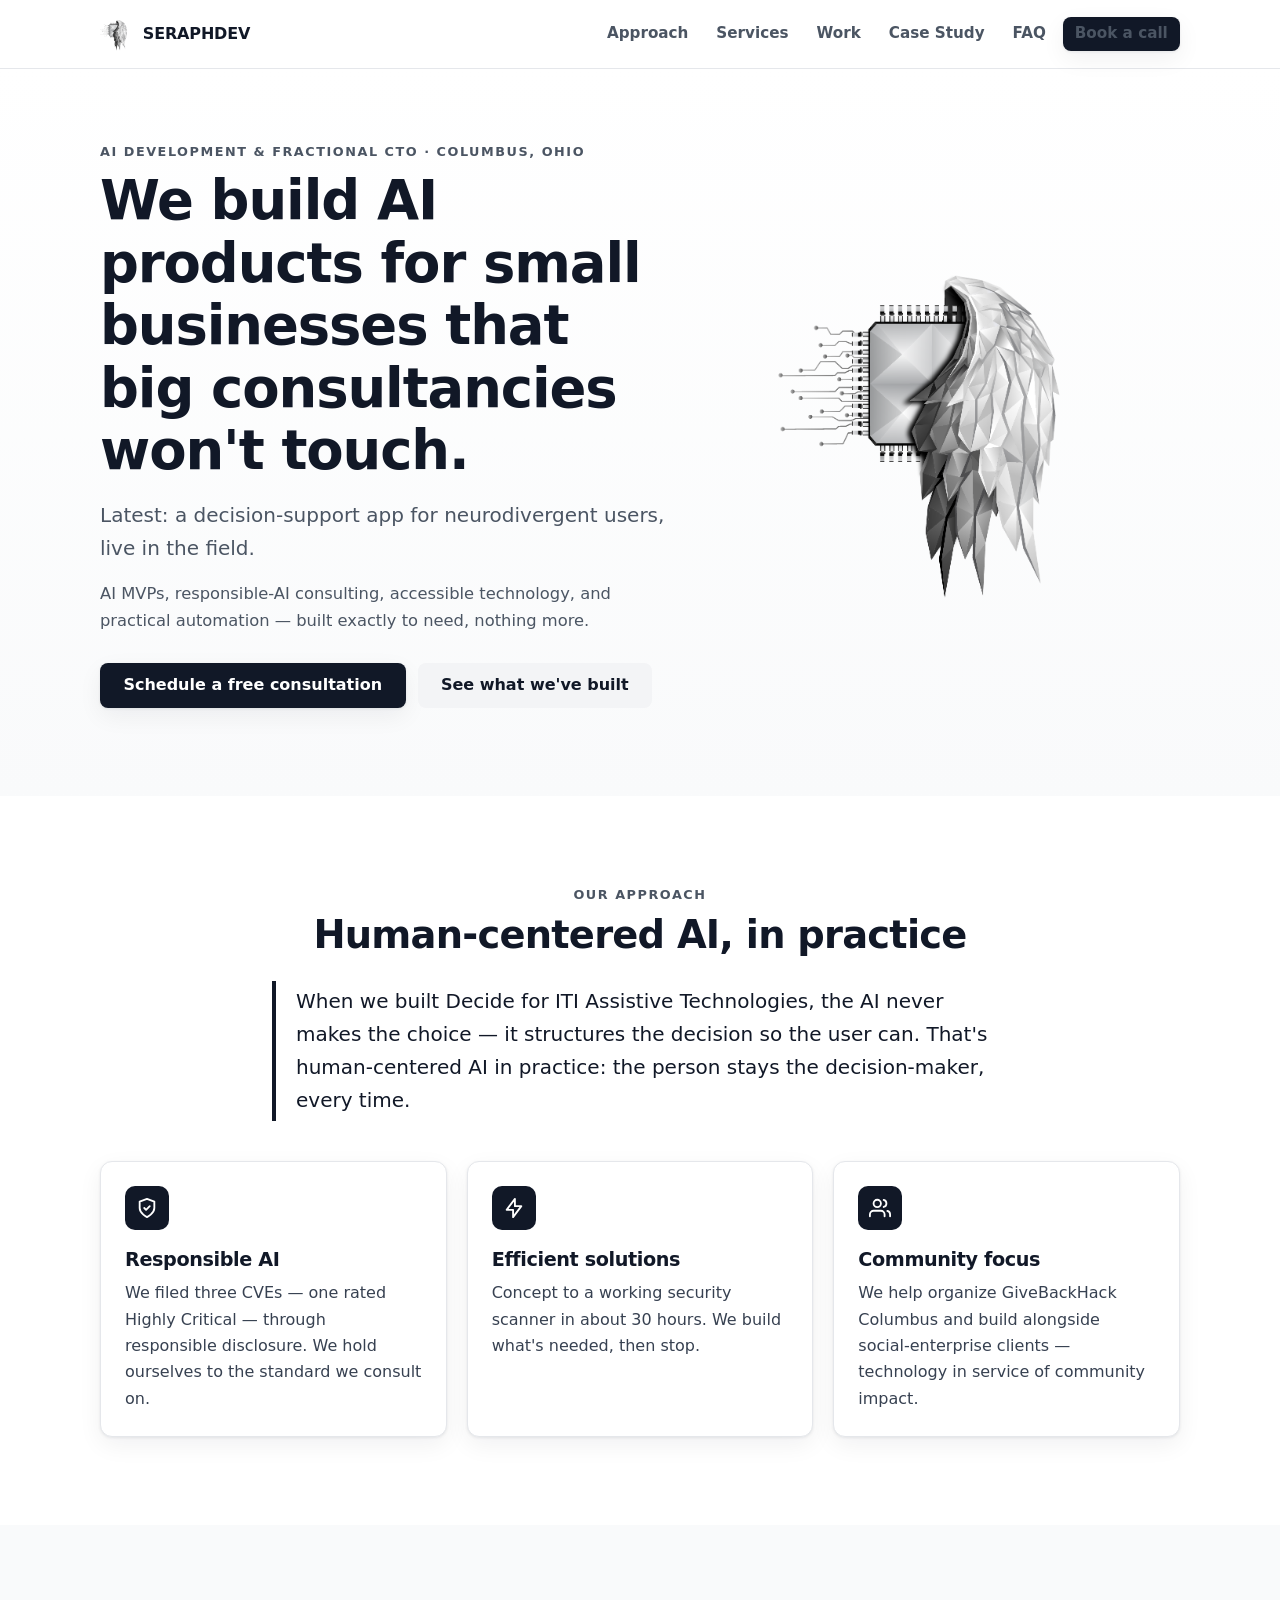
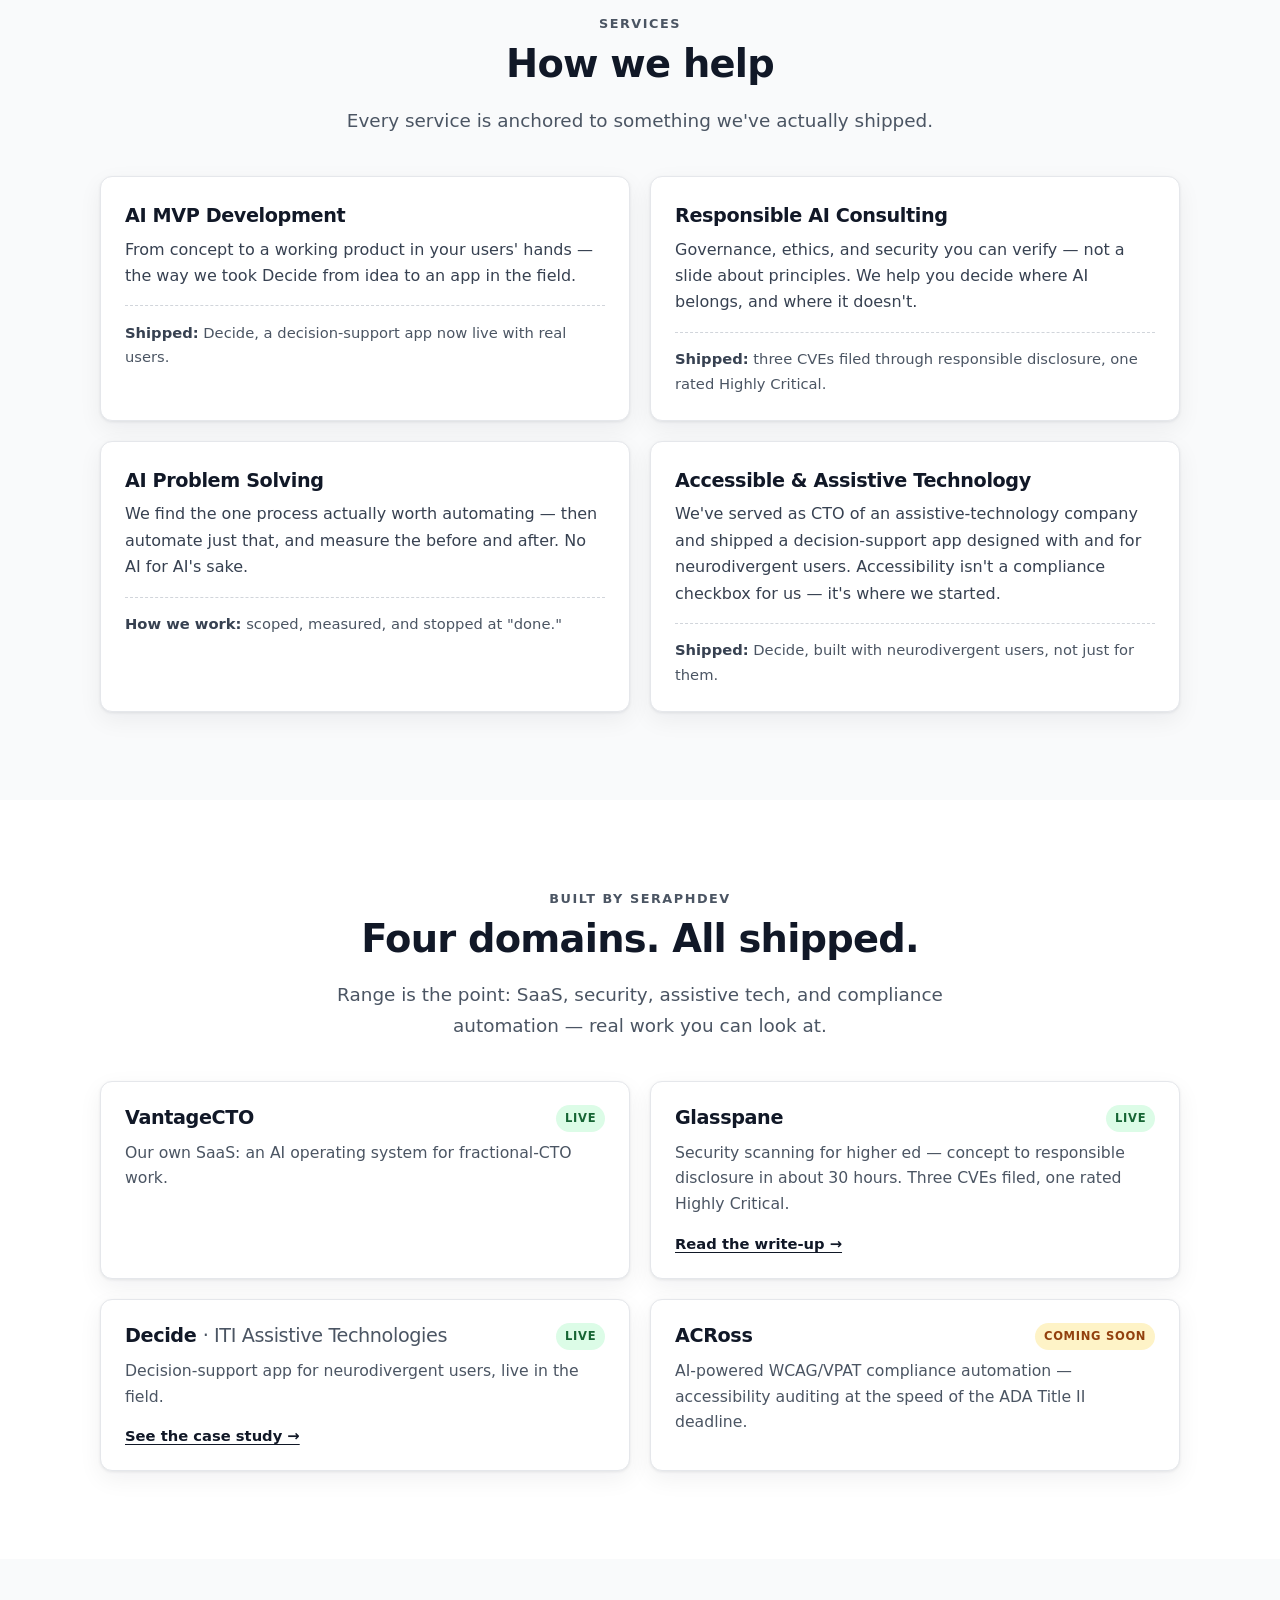
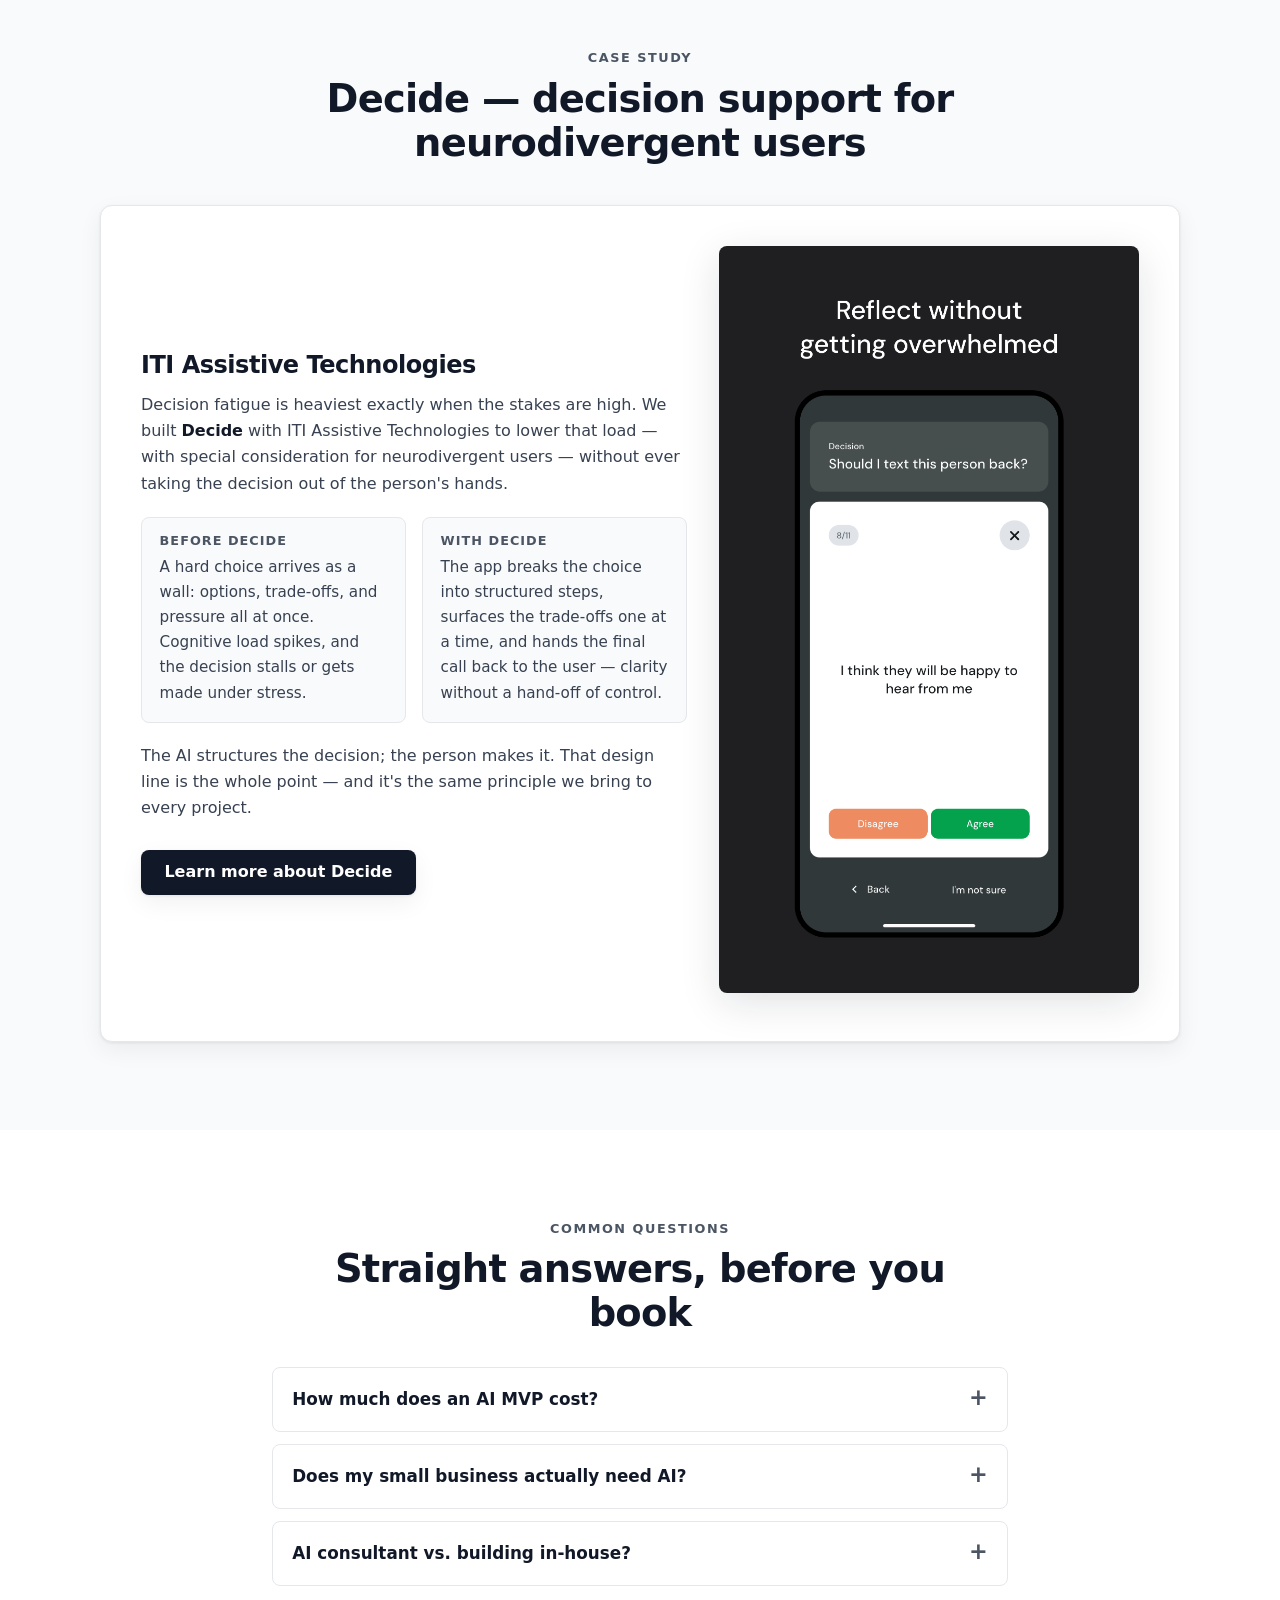
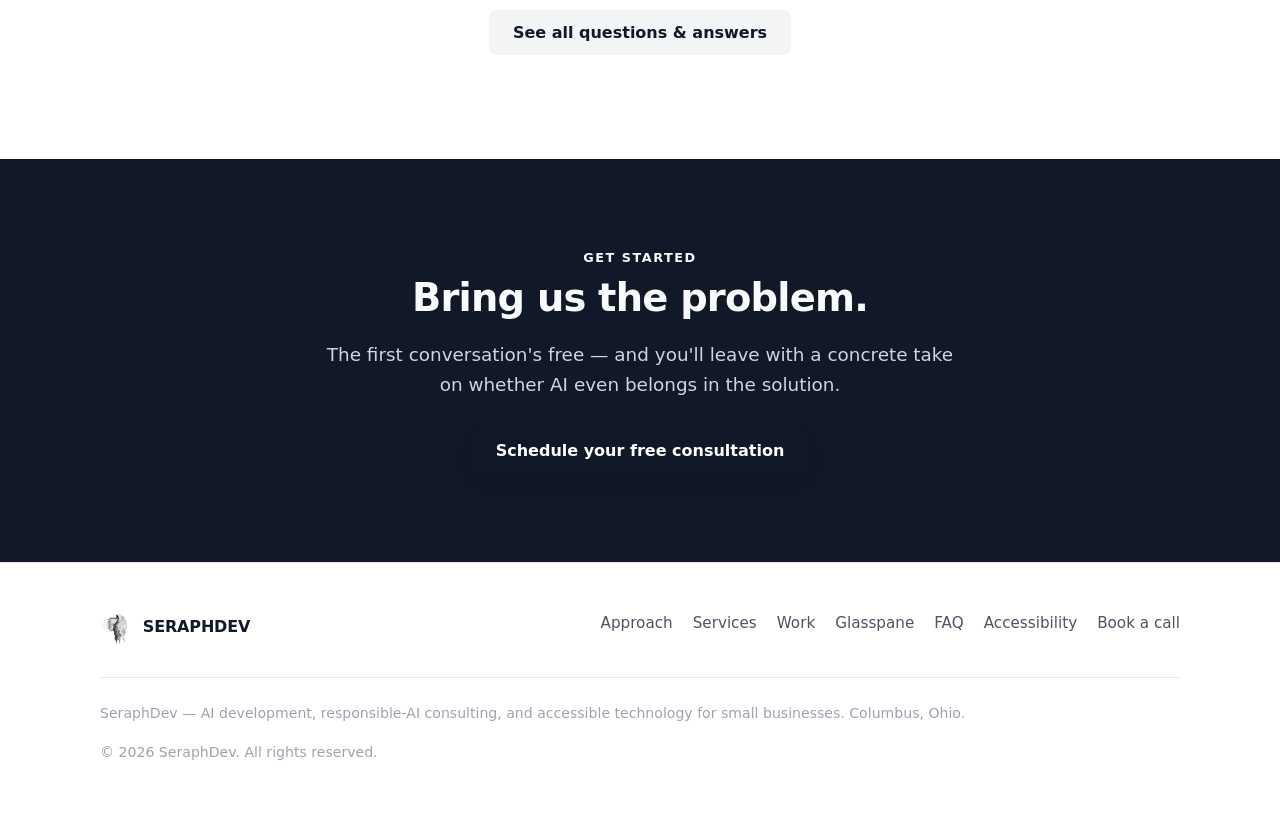
==== commit 6bd7d9b8: "Remove Bound TTRPG nod from homepage footer Off-tone for a fractional-CTO / AI consultancy site. It " ====
--- a/index.html
+++ b/index.html
@@ -317,7 +317,7 @@
       </div>
       <div class="footer-meta">
         <p>SeraphDev — AI development, responsible-AI consulting, and accessible technology for small businesses. Columbus, Ohio.</p>
-        <p>We ship complete systems — even our side projects, like the <strong>Bound</strong> tabletop RPG. &nbsp;·&nbsp; &copy; <span id="year">2026</span> SeraphDev. All rights reserved.</p>
+        <p>&copy; <span id="year">2026</span> SeraphDev. All rights reserved.</p>
       </div>
     </div>
   </footer>
@@ -327,10 +327,17 @@
     (function () {
       var btn = document.querySelector('.nav-toggle');
       var links = document.getElementById('nav-links');
-      function isMobile() { return window.matchMedia('(max-width: 820px)').matches; }
-      setHidden(true);
-      function setHidden(h) { links.hidden = isMobile() ? h : false; }
-      window.addEventListener('resize', function () { setHidden(links.hidden); });
+      var mq = window.matchMedia('(max-width: 820px)');
+      // Baseline: collapsed on mobile, always visible on desktop. Derived from
+      // the viewport, never from the previous state, so a desktop->mobile
+      // resize can't leave the menu stuck open.
+      function applyBaseline() {
+        links.hidden = mq.matches;
+        if (btn) { btn.setAttribute('aria-expanded', 'false'); }
+      }
+      applyBaseline();
+      if (mq.addEventListener) { mq.addEventListener('change', applyBaseline); }
+      else { window.addEventListener('resize', applyBaseline); }
       if (btn) {
         btn.addEventListener('click', function () {
           var open = links.hidden;
@@ -338,7 +345,7 @@
           btn.setAttribute('aria-expanded', String(open));
         });
         links.addEventListener('click', function (e) {
-          if (e.target.tagName === 'A' && isMobile()) { links.hidden = true; btn.setAttribute('aria-expanded', 'false'); }
+          if (e.target.tagName === 'A' && mq.matches) { links.hidden = true; btn.setAttribute('aria-expanded', 'false'); }
         });
       }
       var y = document.getElementById('year');
